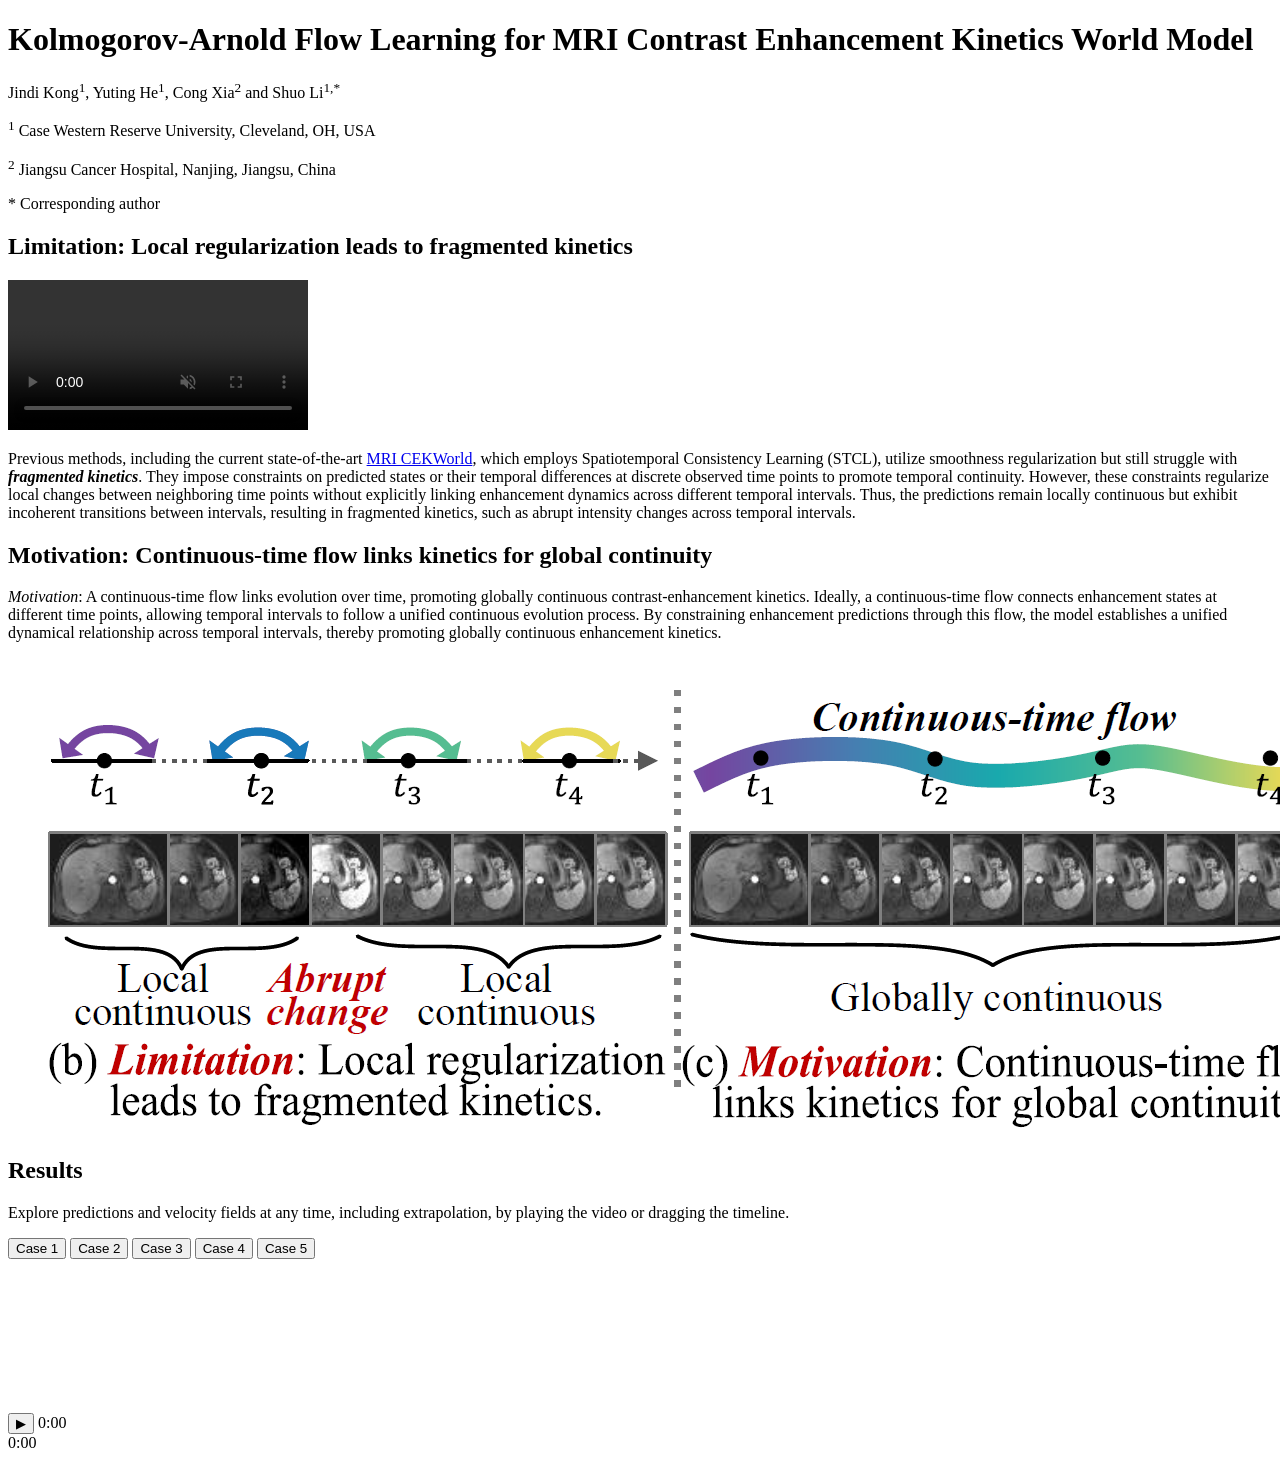
==== index.html @ a057a670 "Update site for KAFlow paper revision" ====
<!doctype html>
<html lang="en">
<head>
  <meta charset="utf-8">
  <meta name="viewport" content="width=device-width, initial-scale=1">
  <meta name="theme-color" content="#ffffff">
  <meta name="robots" content="noindex, nofollow, noarchive">
  <meta name="description" content="Kolmogorov-Arnold Flow Learning for MRI Contrast Enhancement Kinetics World Model.">
  <title>Kolmogorov-Arnold Flow Learning for MRI Contrast Enhancement Kinetics World Model</title>
  <link rel="stylesheet" href="styles-scrub10.css?v=be20491">
</head>
<body>
  <main>
    <header class="paper-header">
      <h1><span>Kolmogorov-Arnold Flow Learning</span> for MRI Contrast Enhancement Kinetics World Model</h1>
      <p class="authors">Jindi Kong<sup>1</sup>, Yuting He<sup>1</sup>, Cong Xia<sup>2</sup> and Shuo Li<sup>1,*</sup></p>
      <div class="affiliations">
        <p><sup>1</sup> Case Western Reserve University, Cleveland, OH, USA</p>
        <p><sup>2</sup> Jiangsu Cancer Hospital, Nanjing, Jiangsu, China</p>
      </div>
      <p class="corresponding">* Corresponding author</p>
    </header>

    <section class="comparison-section" aria-labelledby="comparison-title">
      <h2 id="comparison-title">Limitation: Local regularization leads to fragmented kinetics</h2>
      <div class="heading-rule" aria-hidden="true"></div>
      <video class="comparison-video" controls autoplay muted loop playsinline preload="auto" aria-label="Limitation: local regularization leads to fragmented kinetics">
        <source src="assets/limitation-20261018.mp4" type="video/mp4">
        Your browser does not support MP4 playback.
      </video>
      <p class="comparison-text">Previous methods, including the current state-of-the-art <a href="https://github.com/DD0922/MRI-Contrast-Enhancement-Kinetics-World-Model" target="_blank" rel="noopener noreferrer">MRI CEKWorld</a>, which employs Spatiotemporal Consistency Learning (STCL), utilize smoothness regularization but still struggle with <strong><em>fragmented kinetics</em></strong>. They impose constraints on predicted states or their temporal differences at discrete observed time points to promote temporal continuity. However, these constraints regularize local changes between neighboring time points without explicitly linking enhancement dynamics across different temporal intervals. Thus, the predictions remain locally continuous but exhibit incoherent transitions between intervals, resulting in fragmented kinetics, such as abrupt intensity changes across temporal intervals.</p>
    </section>

    <section class="ideas-section" aria-labelledby="ideas-title">
      <h2 id="ideas-title">Motivation: Continuous-time flow links kinetics for global continuity</h2>
      <div class="heading-rule" aria-hidden="true"></div>
      <p class="motivation"><em>Motivation</em>: A continuous-time flow links evolution over time, promoting globally continuous contrast-enhancement kinetics. Ideally, a continuous-time flow connects enhancement states at different time points, allowing temporal intervals to follow a unified continuous evolution process. By constraining enhancement predictions through this flow, the model establishes a unified dynamical relationship across temporal intervals, thereby promoting globally continuous enhancement kinetics.</p>
      <figure class="figure-one">
        <img src="assets/limitation-motivation-1102.png" alt="Local regularization leads to fragmented kinetics, while a continuous-time flow links kinetics for global continuity" loading="lazy">
      </figure>
    </section>

    <section class="results-section" aria-labelledby="results-title">
      <h2 id="results-title">Results</h2>
      <div class="heading-rule" aria-hidden="true"></div>
      <p class="results-intro">Explore predictions and velocity fields at any time, including extrapolation, by playing the video or dragging the timeline.</p>
      <div class="results-card">
        <div class="case-picker" role="tablist" aria-label="Abdominal cases">
          <button class="case-button active" type="button" role="tab" aria-selected="true" aria-controls="case-panel" data-case="1" data-src="assets/case-1-scrub10.mp4" data-poster="assets/case-1-poster.jpg">Case 1</button>
          <button class="case-button" type="button" role="tab" aria-selected="false" aria-controls="case-panel" data-case="2" data-src="assets/case-2-scrub10.mp4" data-poster="assets/case-2-poster.jpg">Case 2</button>
          <button class="case-button" type="button" role="tab" aria-selected="false" aria-controls="case-panel" data-case="3" data-src="assets/case-3-scrub10.mp4" data-poster="assets/case-3-poster.jpg">Case 3</button>
          <button class="case-button" type="button" role="tab" aria-selected="false" aria-controls="case-panel" data-case="4" data-src="assets/case-5-scrub10.mp4" data-poster="assets/case-5-poster.jpg">Case 4</button>
          <button class="case-button" type="button" role="tab" aria-selected="false" aria-controls="case-panel" data-case="5" data-src="assets/case-6-scrub10.mp4" data-poster="assets/case-6-poster.jpg">Case 5</button>
        </div>
        <div id="case-panel" class="case-panel" role="tabpanel" aria-label="Abdominal result video">
          <div class="video-stage">
            <video id="result-video" preload="none" playsinline poster="assets/case-1-poster.jpg" aria-label="Case 1 abdominal MRI result visualization">Your browser does not support MP4 playback.</video>
            <img id="video-cover" src="assets/case-1-poster.jpg" alt="" aria-hidden="true">
          </div>
          <div class="video-controls">
            <button id="play-button" class="play-button" type="button" aria-label="Play video">▶</button>
            <span id="elapsed-time" class="time-label">0:00</span>
            <div id="video-progress" class="seek-track" role="slider" tabindex="0" aria-label="Video progress" aria-valuemin="0" aria-valuemax="1000" aria-valuenow="0" aria-valuetext="0:00 of 0:00"><span class="seek-fill"></span><span class="seek-thumb"></span></div>
            <span id="total-time" class="time-label">0:00</span>
          </div>
        </div>
      </div>
    </section>

  </main>
  <script src="script-scrub10.js" defer></script>
</body>
</html>
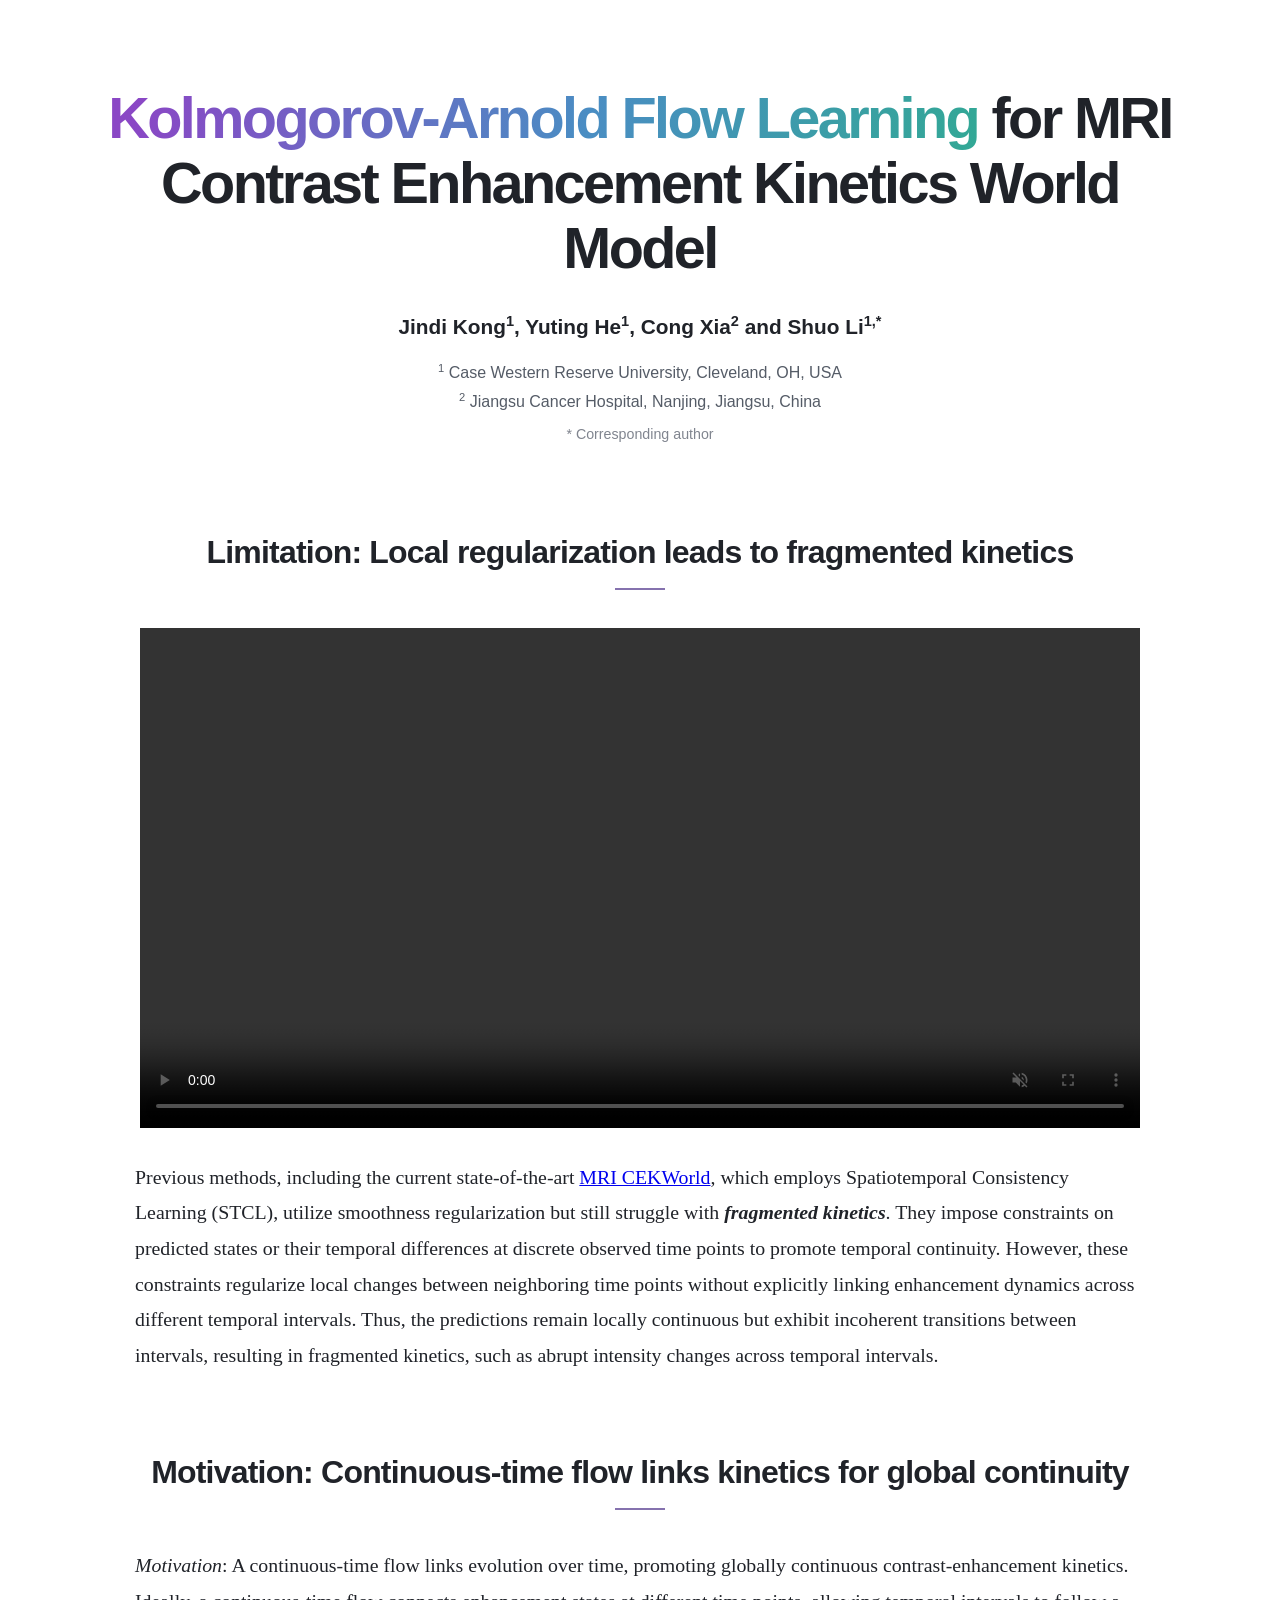
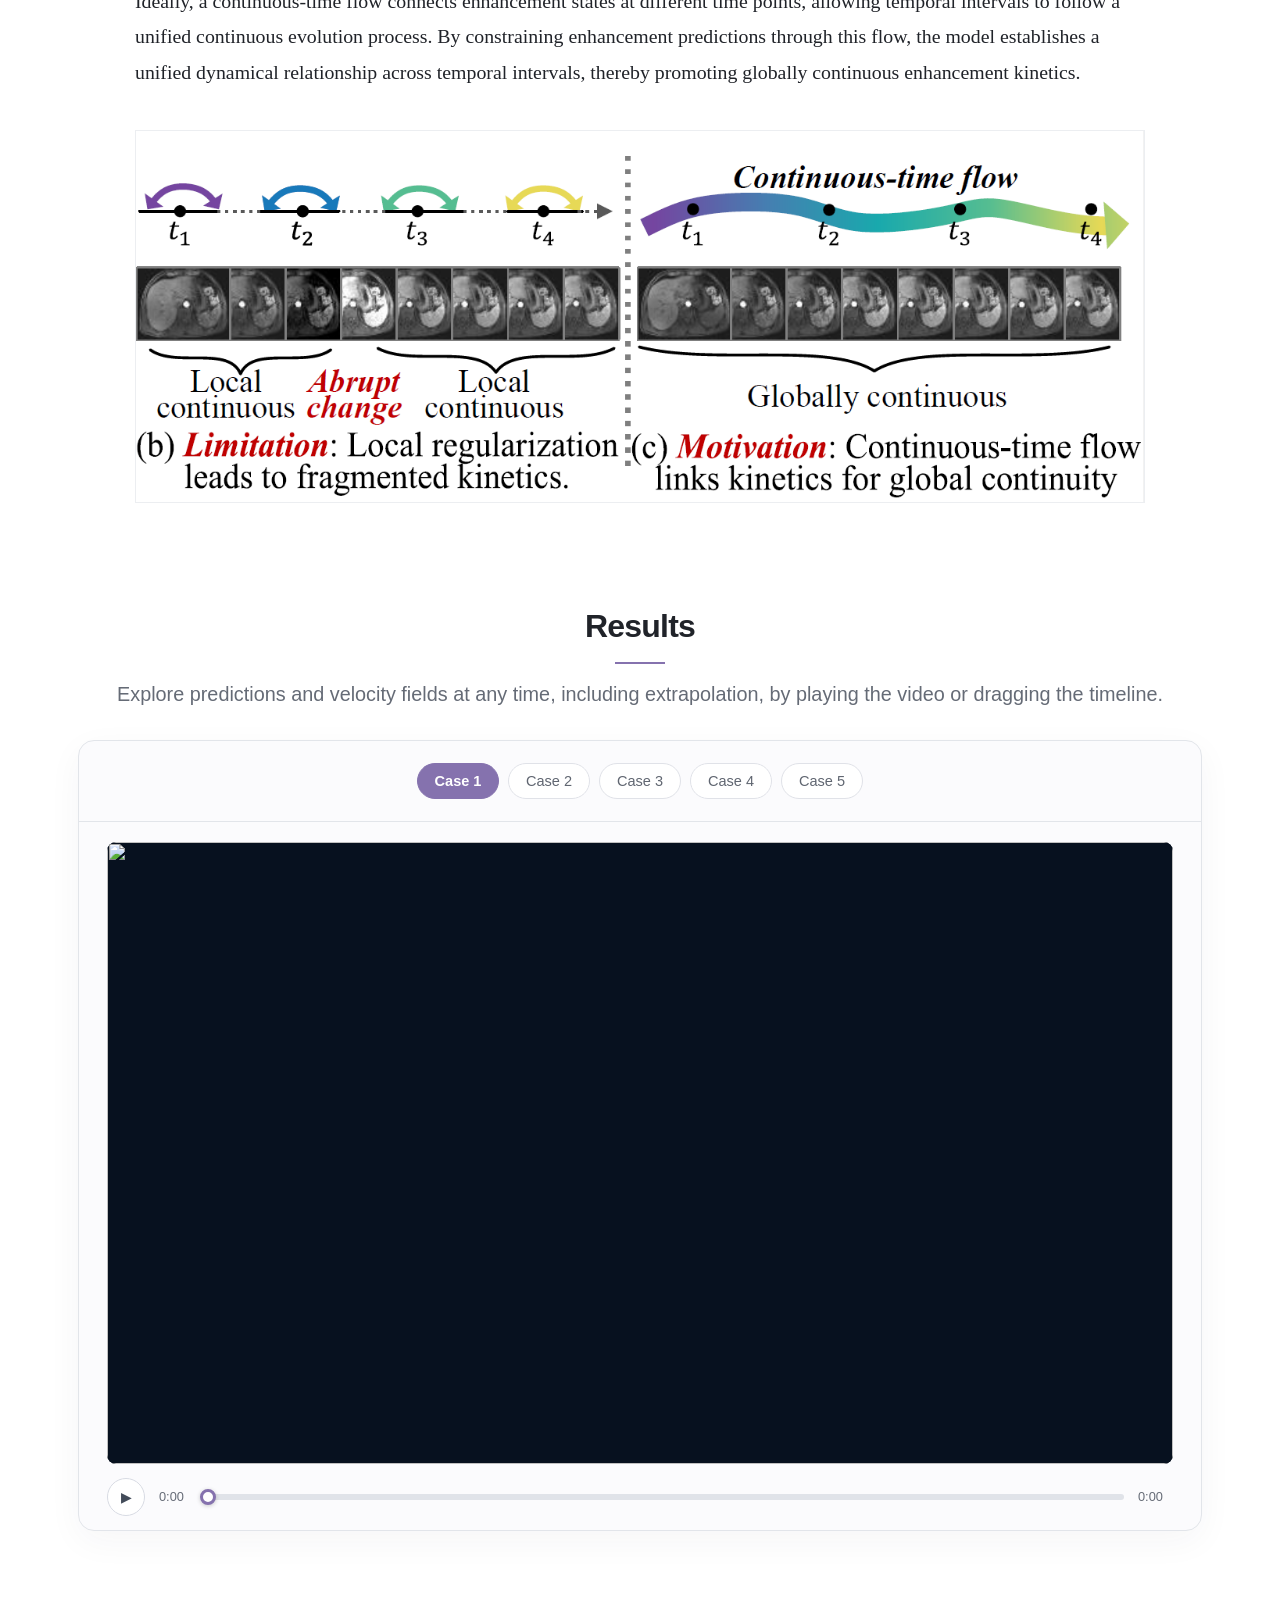
==== commit a71c79eb: "Match motivation figure width to text" ====
--- a/index.html
+++ b/index.html
@@ -7,7 +7,7 @@
   <meta name="robots" content="noindex, nofollow, noarchive">
   <meta name="description" content="Kolmogorov-Arnold Flow Learning for MRI Contrast Enhancement Kinetics World Model.">
   <title>Kolmogorov-Arnold Flow Learning for MRI Contrast Enhancement Kinetics World Model</title>
-  <link rel="stylesheet" href="styles-scrub10.css?v=be20491">
+  <link rel="stylesheet" href="styles-scrub10.css?v=figure-width-1010">
 </head>
 <body>
   <main>
--- a/styles-scrub10.css
+++ b/styles-scrub10.css
@@ -0,0 +1,71 @@
+:root {
+  color-scheme: light;
+  --ink: #202329;
+  --muted: #656b76;
+  --line: #e2e5ea;
+  --accent: #8572ae;
+}
+
+* { box-sizing: border-box; }
+html { scroll-behavior: smooth; }
+body { margin: 0; background: #fff; color: var(--ink); font-family: Arial, Helvetica, sans-serif; }
+button, input { font: inherit; }
+button { cursor: pointer; }
+
+.paper-header { max-width: 1160px; margin: 0 auto; padding: 86px 28px 70px; text-align: center; }
+.paper-header h1 { margin: 0 auto 28px; max-width: 1090px; font-size: clamp(2.25rem, 4.5vw, 4.15rem); line-height: 1.13; letter-spacing: -0.045em; font-weight: 760; }
+.paper-header h1 span { background: linear-gradient(105deg, #8a47c5 4%, #4a8dc3 55%, #32a895 100%); color: transparent; background-clip: text; -webkit-background-clip: text; }
+.authors { margin: 0 0 15px; font-size: clamp(1.06rem, 1.8vw, 1.3rem); font-weight: 650; line-height: 1.7; }
+sup { font-size: .7em; vertical-align: super; }
+.affiliations { color: #555c67; font-size: 1rem; line-height: 1.45; }
+.affiliations p { margin: 5px 0; }
+.corresponding { margin: 12px 0 22px; color: #80858f; font-size: .89rem; }
+.paper-link { display: inline-flex; gap: 10px; align-items: center; justify-content: center; padding: 10px 22px; border-radius: 999px; color: #fff; background: #b8242d; font-size: .94rem; font-weight: 650; text-decoration: none; box-shadow: 0 4px 11px #b8242d21; }
+.paper-link:hover { background: #9d1d25; }
+.paper-link:focus-visible, button:focus-visible, input:focus-visible { outline: 3px solid #548fcf; outline-offset: 3px; }
+
+section { max-width: 1180px; margin: 0 auto; padding: 0 28px 80px; }
+section h2 { margin: 0; text-align: center; font-size: clamp(1.55rem, 2.5vw, 2.1rem); letter-spacing: -0.025em; }
+.heading-rule { width: 50px; height: 2px; background: var(--accent); margin: 17px auto 38px; }
+.comparison-video { display: block; width: 100%; max-width: 1000px; height: auto; margin: 0 auto; background: #07111f; }
+.comparison-text { max-width: 1010px; margin: 32px auto 0; font-family: Georgia, 'Times New Roman', serif; font-size: clamp(1.05rem, 1.55vw, 1.25rem); line-height: 1.8; }
+.results-section .heading-rule { margin-bottom: 16px; }
+.results-intro { margin: 0 auto 30px; color: var(--muted); font-size: clamp(1.05rem, 1.55vw, 1.25rem); line-height: 1.5; text-align: center; }
+.results-card { border: 1px solid var(--line); border-radius: 16px; background: #fbfbfd; box-shadow: 0 10px 35px #26334a0b; overflow: hidden; }
+.case-picker { display: flex; justify-content: center; flex-wrap: wrap; gap: 9px; padding: 22px 20px; border-bottom: 1px solid var(--line); }
+.case-button { min-width: 82px; border: 1px solid #e0e2e8; background: #fff; color: #606671; border-radius: 999px; padding: 9px 16px; font-size: .91rem; }
+.case-button:hover { border-color: #a799c5; }
+.case-button.active { border-color: var(--accent); background: var(--accent); color: #fff; font-weight: 650; }
+.case-panel { padding: 20px 28px 0; }
+.video-stage { position: relative; width: 100%; aspect-ratio: 12 / 7; background: #07111f; border-radius: 9px; overflow: hidden; }
+#result-video { display: block; width: 100%; height: 100%; background: #07111f; object-fit: contain; }
+#video-cover { position: absolute; inset: 0; width: 100%; height: 100%; background: #07111f; object-fit: contain; pointer-events: none; }
+#video-cover[hidden] { display: none; }
+.video-controls { display: flex; align-items: center; gap: 14px; min-height: 66px; }
+.play-button { width: 38px; height: 38px; flex: 0 0 auto; border: 1px solid #d8dbe3; border-radius: 50%; background: #fff; color: #424b59; font-size: .85rem; }
+.play-button:hover { color: var(--accent); border-color: var(--accent); }
+.time-label { min-width: 35px; color: var(--muted); font-size: .8rem; font-variant-numeric: tabular-nums; }
+.seek-track { position: relative; flex: 1 1 auto; height: 32px; cursor: pointer; touch-action: none; user-select: none; }
+.seek-track::before { content: ''; position: absolute; left: 0; right: 0; top: 13px; height: 6px; border-radius: 99px; background: #e0e3e9; }
+.seek-fill { position: absolute; left: 0; top: 13px; width: var(--progress, 0%); height: 6px; border-radius: 99px; background: var(--accent); pointer-events: none; }
+.seek-thumb { position: absolute; left: var(--progress, 0%); top: 8px; width: 16px; height: 16px; transform: translateX(-50%); border-radius: 50%; background: #fff; border: 3px solid var(--accent); box-shadow: 0 1px 4px #0003; pointer-events: none; }
+.case-note { margin: 0; padding: 0 28px 21px; color: var(--muted); font-size: .85rem; text-align: center; }
+
+.ideas-section { padding-bottom: 105px; }
+.motivation { max-width: 1010px; margin: 0 auto 39px; font-family: Georgia, 'Times New Roman', serif; font-size: clamp(1.05rem, 1.55vw, 1.25rem); line-height: 1.8; }
+.figure-one { max-width: 1010px; margin: 0 auto; }
+.figure-one img { display: block; width: 100%; height: auto; border: 1px solid #eceef1; }
+.figure-one figcaption { margin-top: 11px; text-align: center; color: var(--muted); font-size: .85rem; }
+
+@media (max-width: 700px) {
+  .paper-header { padding: 60px 20px 65px; }
+  section { padding-left: 17px; padding-right: 17px; padding-bottom: 68px; }
+  .heading-rule { margin-bottom: 27px; }
+  .case-panel { padding: 13px 13px 0; }
+  .case-picker { gap: 7px; padding: 15px 9px; }
+  .case-button { min-width: 68px; padding: 8px 11px; }
+  .video-controls { gap: 8px; }
+  .time-label { font-size: .71rem; min-width: 31px; }
+  .case-note { padding: 3px 15px 18px; }
+  .motivation { line-height: 1.65; }
+}
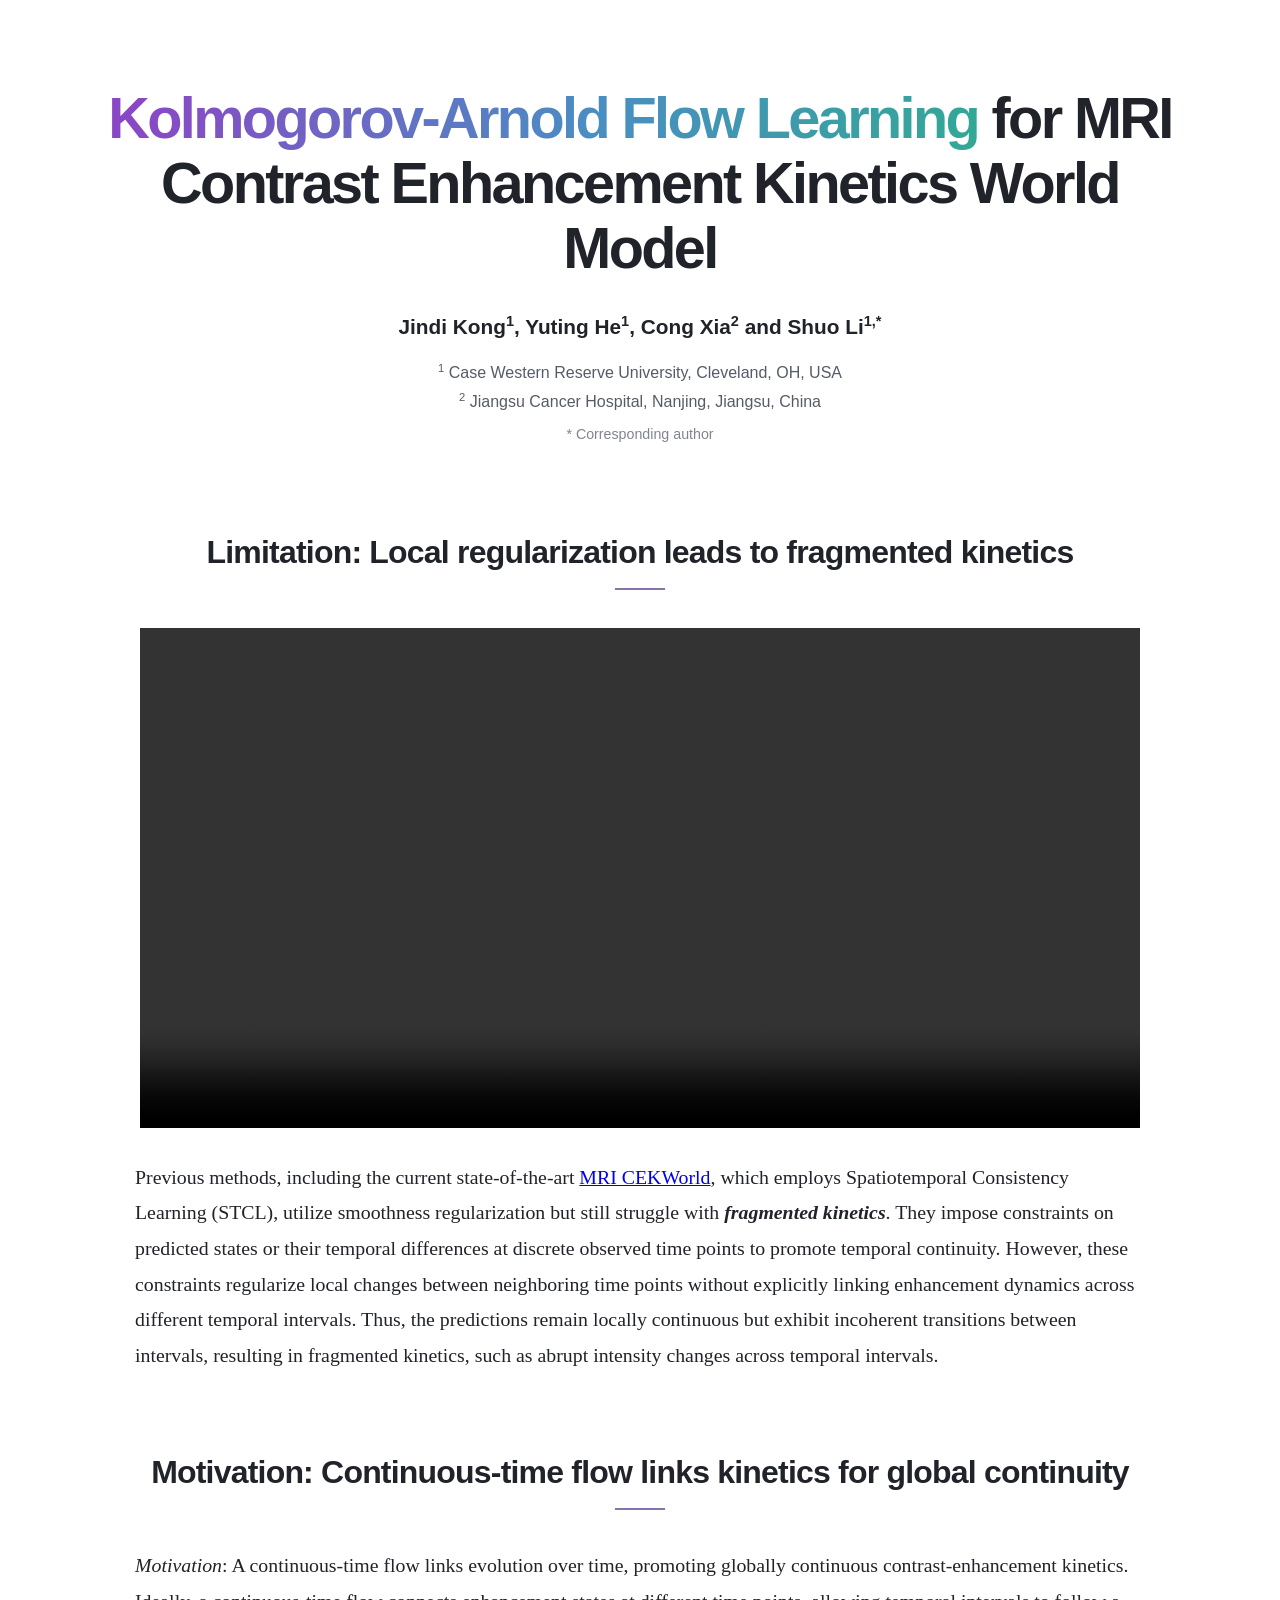
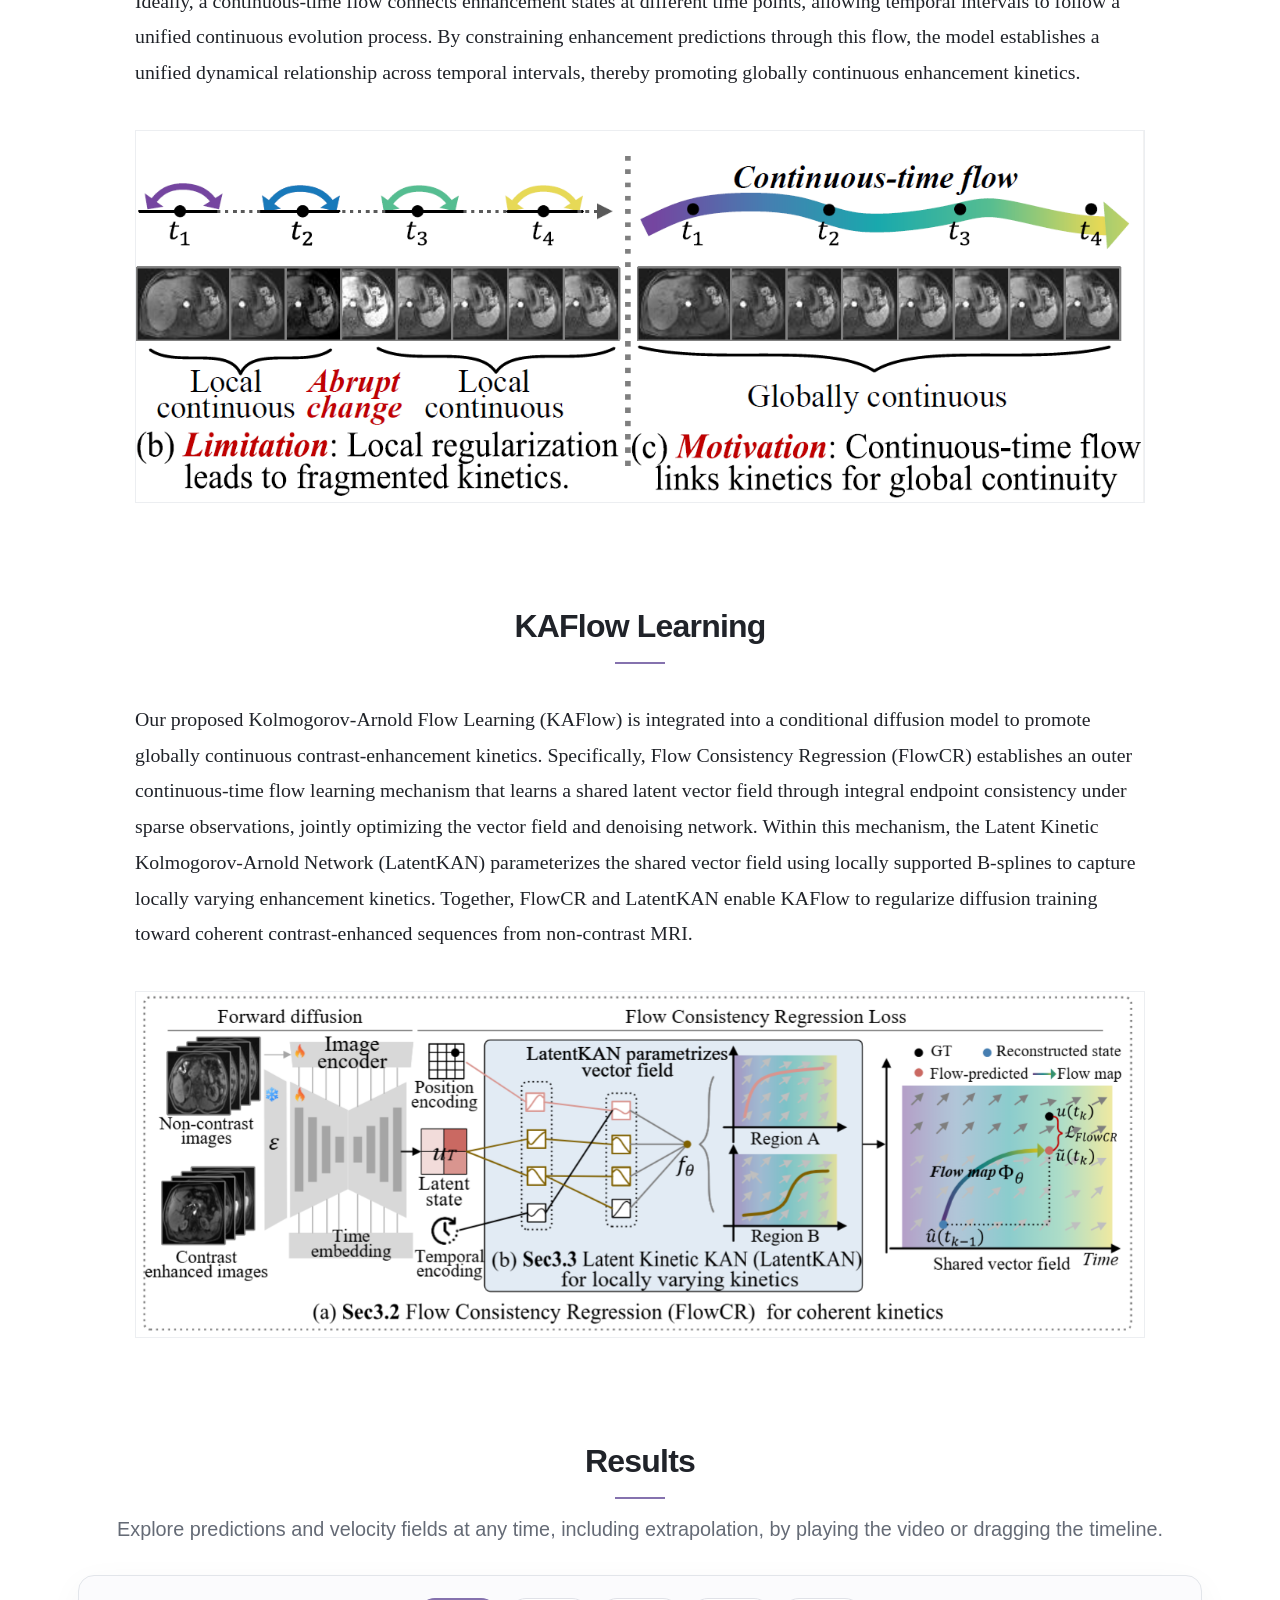
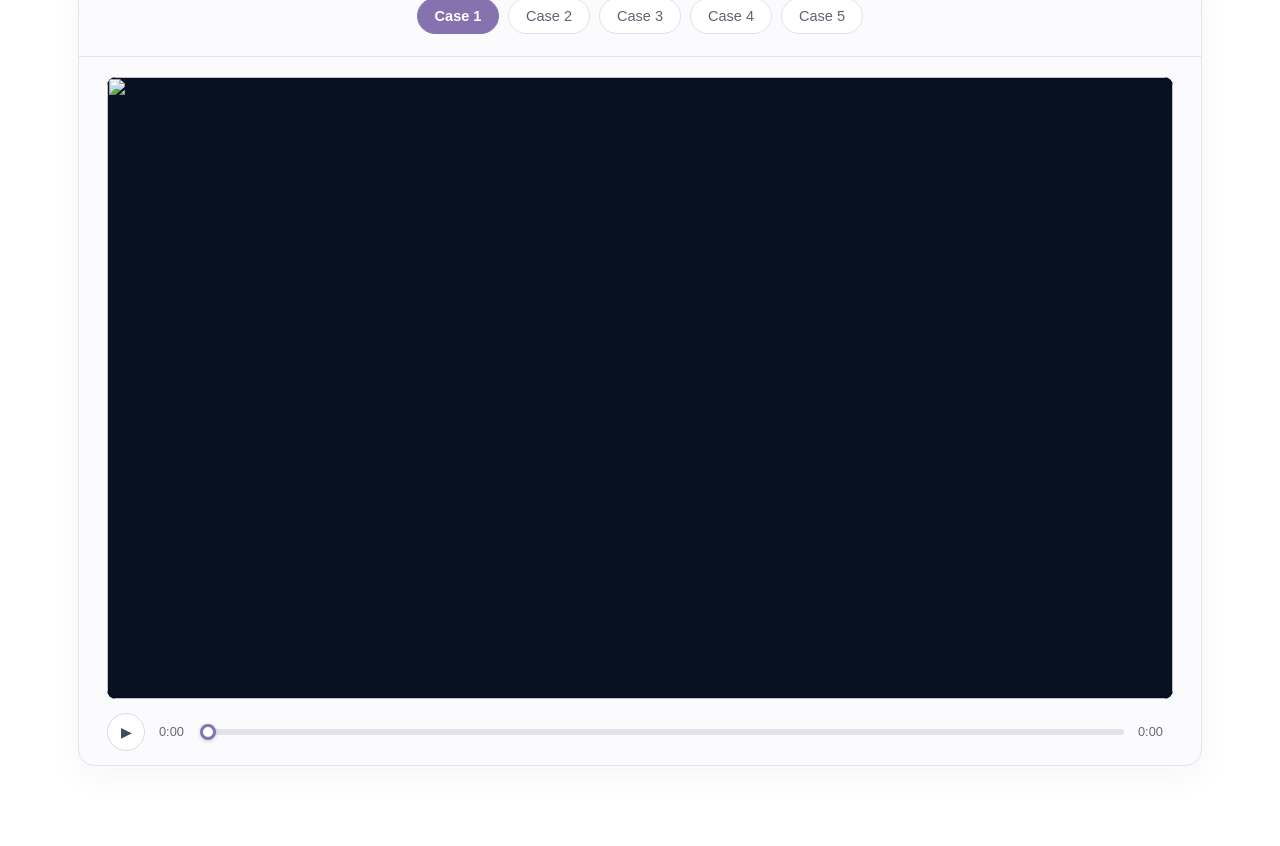
==== commit db5ad9dc: "Add KAFlow learning method section" ====
--- a/index.html
+++ b/index.html
@@ -7,7 +7,7 @@
   <meta name="robots" content="noindex, nofollow, noarchive">
   <meta name="description" content="Kolmogorov-Arnold Flow Learning for MRI Contrast Enhancement Kinetics World Model.">
   <title>Kolmogorov-Arnold Flow Learning for MRI Contrast Enhancement Kinetics World Model</title>
-  <link rel="stylesheet" href="styles-scrub10.css?v=figure-width-1010">
+  <link rel="stylesheet" href="styles-scrub10.css?v=method-1102">
 </head>
 <body>
   <main>
@@ -37,6 +37,15 @@
       <p class="motivation"><em>Motivation</em>: A continuous-time flow links evolution over time, promoting globally continuous contrast-enhancement kinetics. Ideally, a continuous-time flow connects enhancement states at different time points, allowing temporal intervals to follow a unified continuous evolution process. By constraining enhancement predictions through this flow, the model establishes a unified dynamical relationship across temporal intervals, thereby promoting globally continuous enhancement kinetics.</p>
       <figure class="figure-one">
         <img src="assets/limitation-motivation-1102.png" alt="Local regularization leads to fragmented kinetics, while a continuous-time flow links kinetics for global continuity" loading="lazy">
+      </figure>
+    </section>
+
+    <section class="method-section" aria-labelledby="method-title">
+      <h2 id="method-title">KAFlow Learning</h2>
+      <div class="heading-rule" aria-hidden="true"></div>
+      <p class="method-text">Our proposed Kolmogorov-Arnold Flow Learning (KAFlow) is integrated into a conditional diffusion model to promote globally continuous contrast-enhancement kinetics. Specifically, Flow Consistency Regression (FlowCR) establishes an outer continuous-time flow learning mechanism that learns a shared latent vector field through integral endpoint consistency under sparse observations, jointly optimizing the vector field and denoising network. Within this mechanism, the Latent Kinetic Kolmogorov-Arnold Network (LatentKAN) parameterizes the shared vector field using locally supported B-splines to capture locally varying enhancement kinetics. Together, FlowCR and LatentKAN enable KAFlow to regularize diffusion training toward coherent contrast-enhanced sequences from non-contrast MRI.</p>
+      <figure class="method-figure">
+        <img src="assets/kaflow-method-1102.png" alt="KAFlow method diagram showing Flow Consistency Regression and the Latent Kinetic Kolmogorov-Arnold Network" loading="lazy">
       </figure>
     </section>
 
--- a/styles-scrub10.css
+++ b/styles-scrub10.css
@@ -51,10 +51,10 @@
 .seek-thumb { position: absolute; left: var(--progress, 0%); top: 8px; width: 16px; height: 16px; transform: translateX(-50%); border-radius: 50%; background: #fff; border: 3px solid var(--accent); box-shadow: 0 1px 4px #0003; pointer-events: none; }
 .case-note { margin: 0; padding: 0 28px 21px; color: var(--muted); font-size: .85rem; text-align: center; }
 
-.ideas-section { padding-bottom: 105px; }
-.motivation { max-width: 1010px; margin: 0 auto 39px; font-family: Georgia, 'Times New Roman', serif; font-size: clamp(1.05rem, 1.55vw, 1.25rem); line-height: 1.8; }
-.figure-one { max-width: 1010px; margin: 0 auto; }
-.figure-one img { display: block; width: 100%; height: auto; border: 1px solid #eceef1; }
+.ideas-section, .method-section { padding-bottom: 105px; }
+.motivation, .method-text { max-width: 1010px; margin: 0 auto 39px; font-family: Georgia, 'Times New Roman', serif; font-size: clamp(1.05rem, 1.55vw, 1.25rem); line-height: 1.8; }
+.figure-one, .method-figure { max-width: 1010px; margin: 0 auto; }
+.figure-one img, .method-figure img { display: block; width: 100%; height: auto; border: 1px solid #eceef1; }
 .figure-one figcaption { margin-top: 11px; text-align: center; color: var(--muted); font-size: .85rem; }
 
 @media (max-width: 700px) {
@@ -67,5 +67,5 @@
   .video-controls { gap: 8px; }
   .time-label { font-size: .71rem; min-width: 31px; }
   .case-note { padding: 3px 15px 18px; }
-  .motivation { line-height: 1.65; }
+  .motivation, .method-text { line-height: 1.65; }
 }
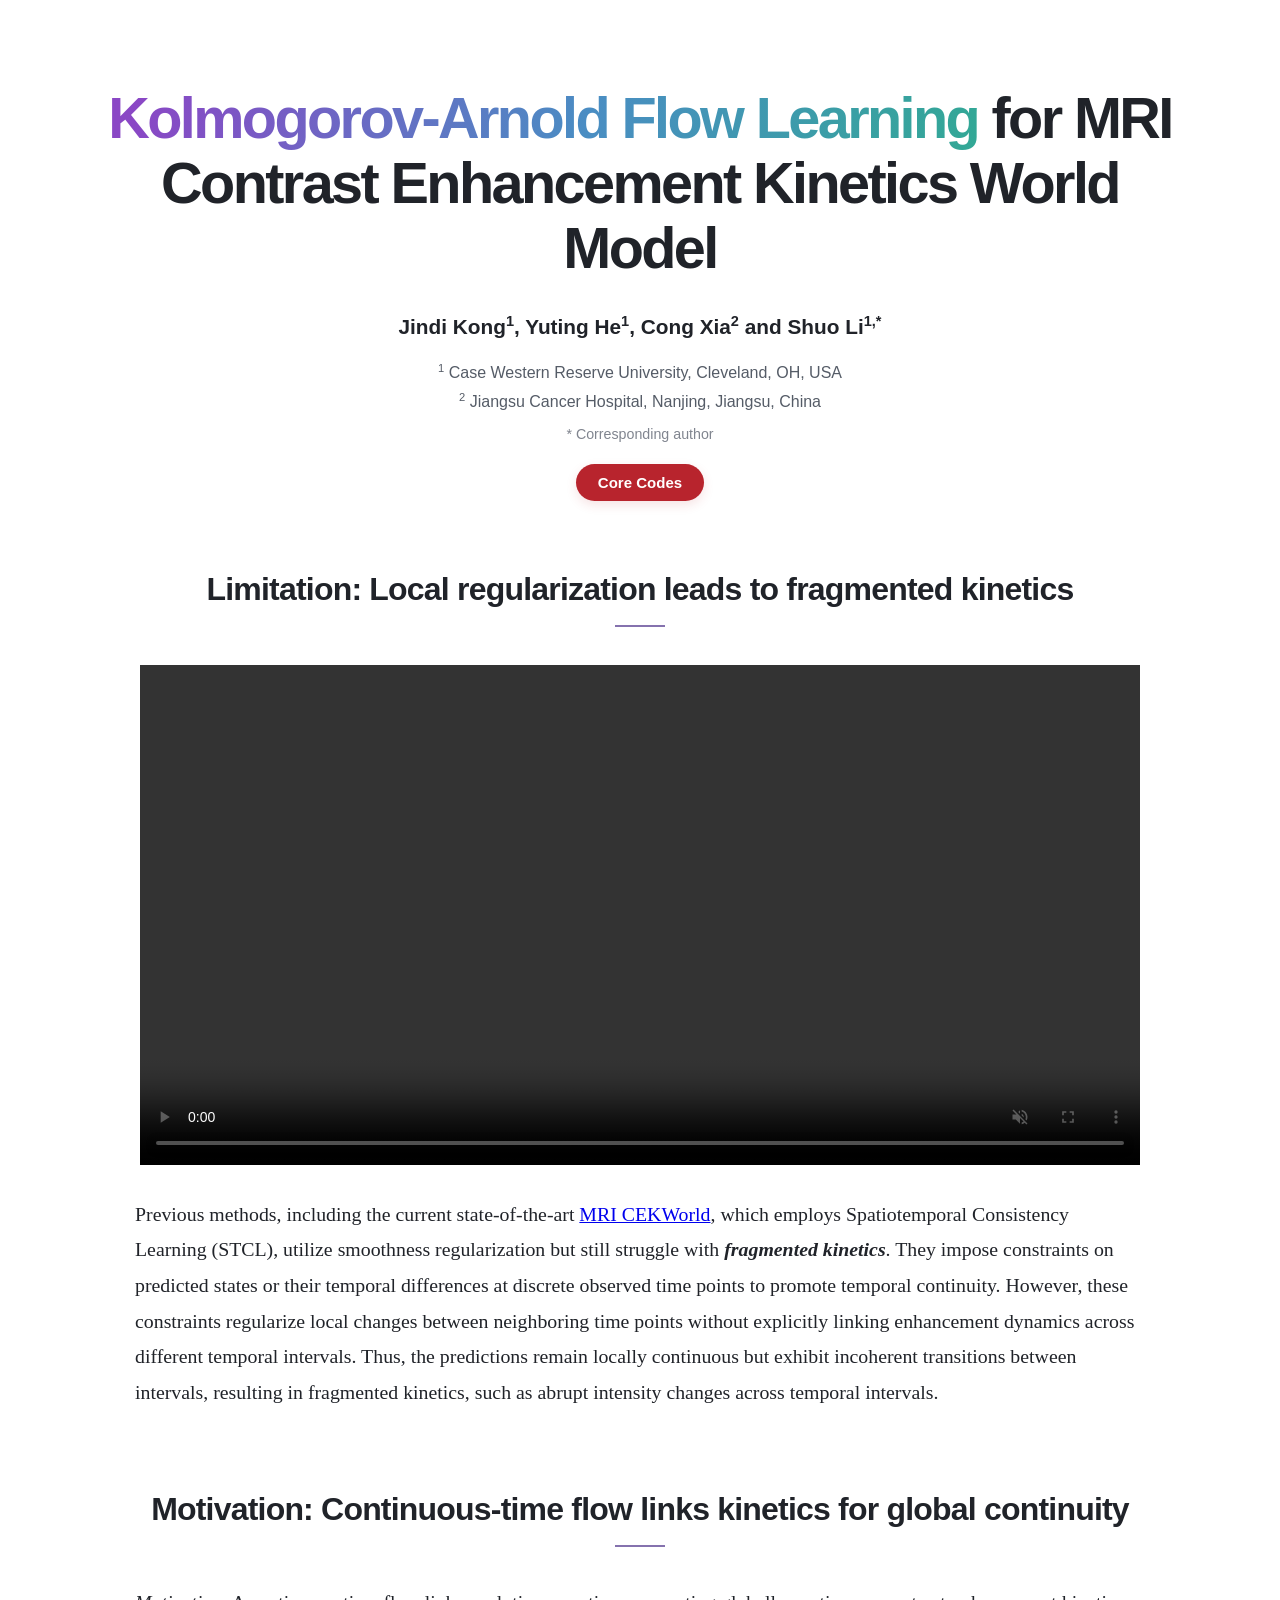
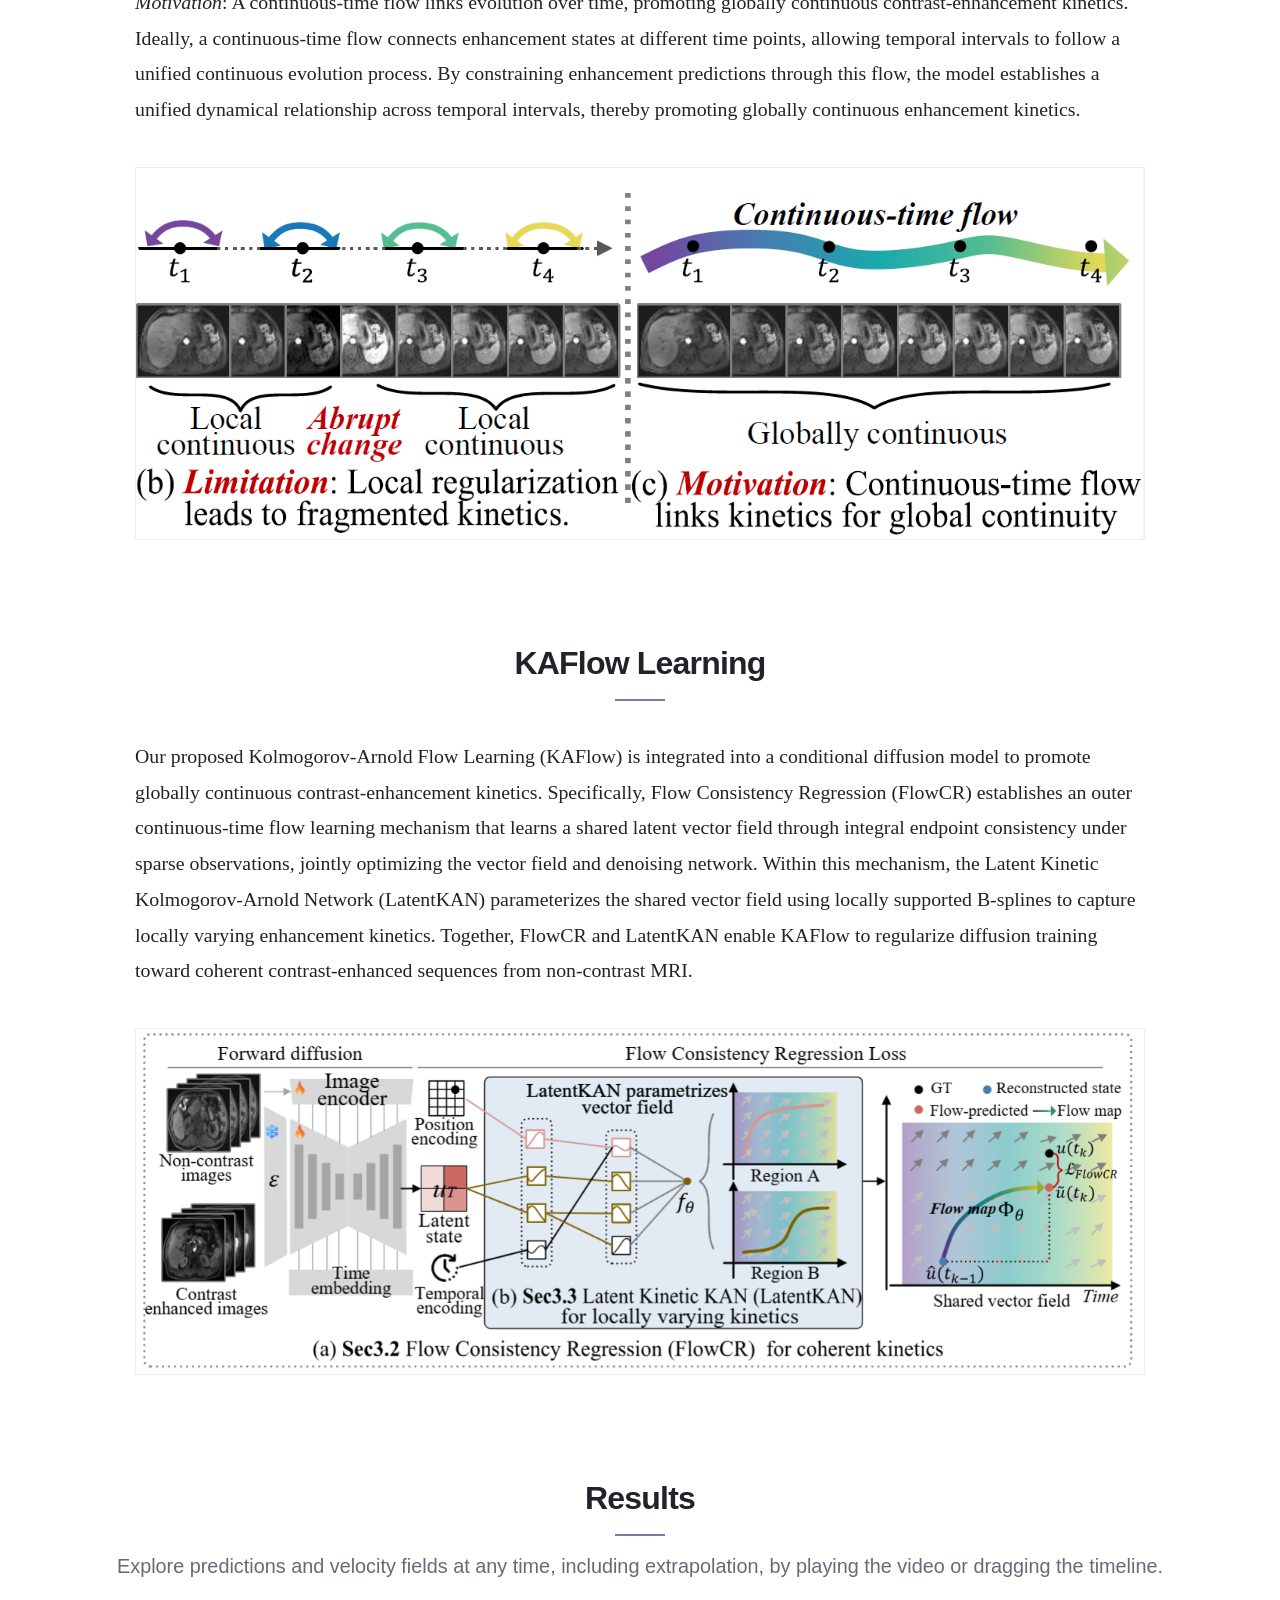
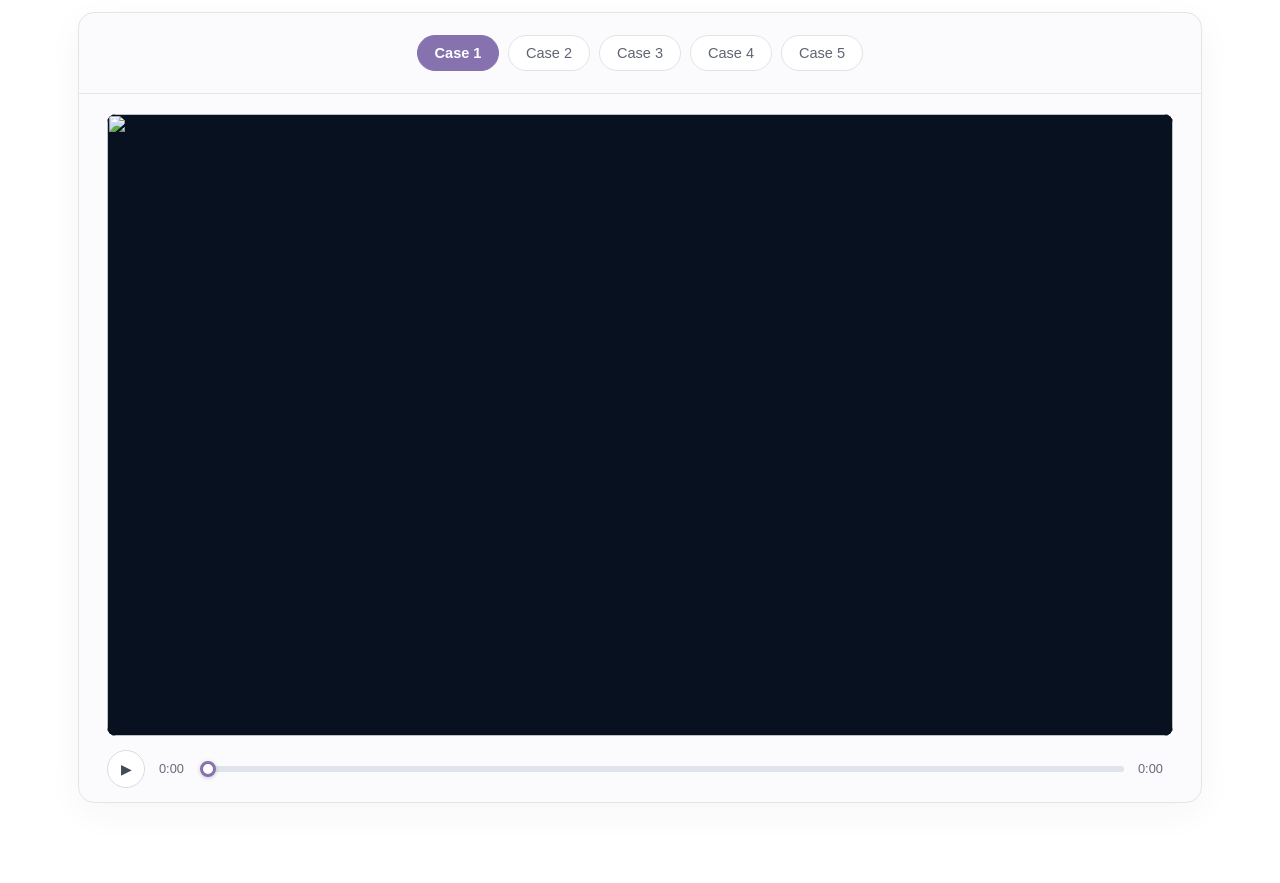
==== commit 0fdeb15c: "Add KAFlow core code page" ====
--- a/index.html
+++ b/index.html
@@ -7,7 +7,7 @@
   <meta name="robots" content="noindex, nofollow, noarchive">
   <meta name="description" content="Kolmogorov-Arnold Flow Learning for MRI Contrast Enhancement Kinetics World Model.">
   <title>Kolmogorov-Arnold Flow Learning for MRI Contrast Enhancement Kinetics World Model</title>
-  <link rel="stylesheet" href="styles-scrub10.css?v=method-1102">
+  <link rel="stylesheet" href="styles-scrub10.css?v=core-codes-page-1103">
 </head>
 <body>
   <main>
@@ -19,6 +19,7 @@
         <p><sup>2</sup> Jiangsu Cancer Hospital, Nanjing, Jiangsu, China</p>
       </div>
       <p class="corresponding">* Corresponding author</p>
+      <a class="paper-link" href="core-codes.html">Core Codes</a>
     </header>
 
     <section class="comparison-section" aria-labelledby="comparison-title">
--- a/styles-scrub10.css
+++ b/styles-scrub10.css
@@ -23,6 +23,14 @@
 .paper-link { display: inline-flex; gap: 10px; align-items: center; justify-content: center; padding: 10px 22px; border-radius: 999px; color: #fff; background: #b8242d; font-size: .94rem; font-weight: 650; text-decoration: none; box-shadow: 0 4px 11px #b8242d21; }
 .paper-link:hover { background: #9d1d25; }
 .paper-link:focus-visible, button:focus-visible, input:focus-visible { outline: 3px solid #548fcf; outline-offset: 3px; }
+.codes-page { max-width: 1120px; margin: 0 auto; padding: 55px 28px 90px; }
+.codes-page h1 { margin: 20px 0 30px; font-size: clamp(2rem, 4vw, 3rem); letter-spacing: -0.035em; }
+.codes-back-link { color: #626878; text-decoration: none; }
+.codes-back-link:hover { color: var(--accent); text-decoration: underline; }
+.core-codes-panel { max-width: 1010px; padding: 24px; border: 1px solid var(--line); border-radius: 14px; background: #fafbfc; text-align: left; }
+.core-codes-panel h2 { margin: 0 0 12px; font-size: 1.05rem; line-height: 1.4; }
+.core-codes-panel h2:not(:first-child) { margin-top: 32px; }
+.core-codes-panel pre { max-height: 580px; margin: 0; padding: 18px; overflow: auto; border: 1px solid var(--line); border-radius: 8px; background: #fff; color: #253044; font: .82rem/1.6 Consolas, 'Courier New', monospace; text-align: left; tab-size: 4; }
 
 section { max-width: 1180px; margin: 0 auto; padding: 0 28px 80px; }
 section h2 { margin: 0; text-align: center; font-size: clamp(1.55rem, 2.5vw, 2.1rem); letter-spacing: -0.025em; }
@@ -68,4 +76,7 @@
   .time-label { font-size: .71rem; min-width: 31px; }
   .case-note { padding: 3px 15px 18px; }
   .motivation, .method-text { line-height: 1.65; }
+  .core-codes-panel { padding: 14px; }
+  .core-codes-panel pre { padding: 12px; font-size: .75rem; }
+  .codes-page { padding: 32px 17px 65px; }
 }
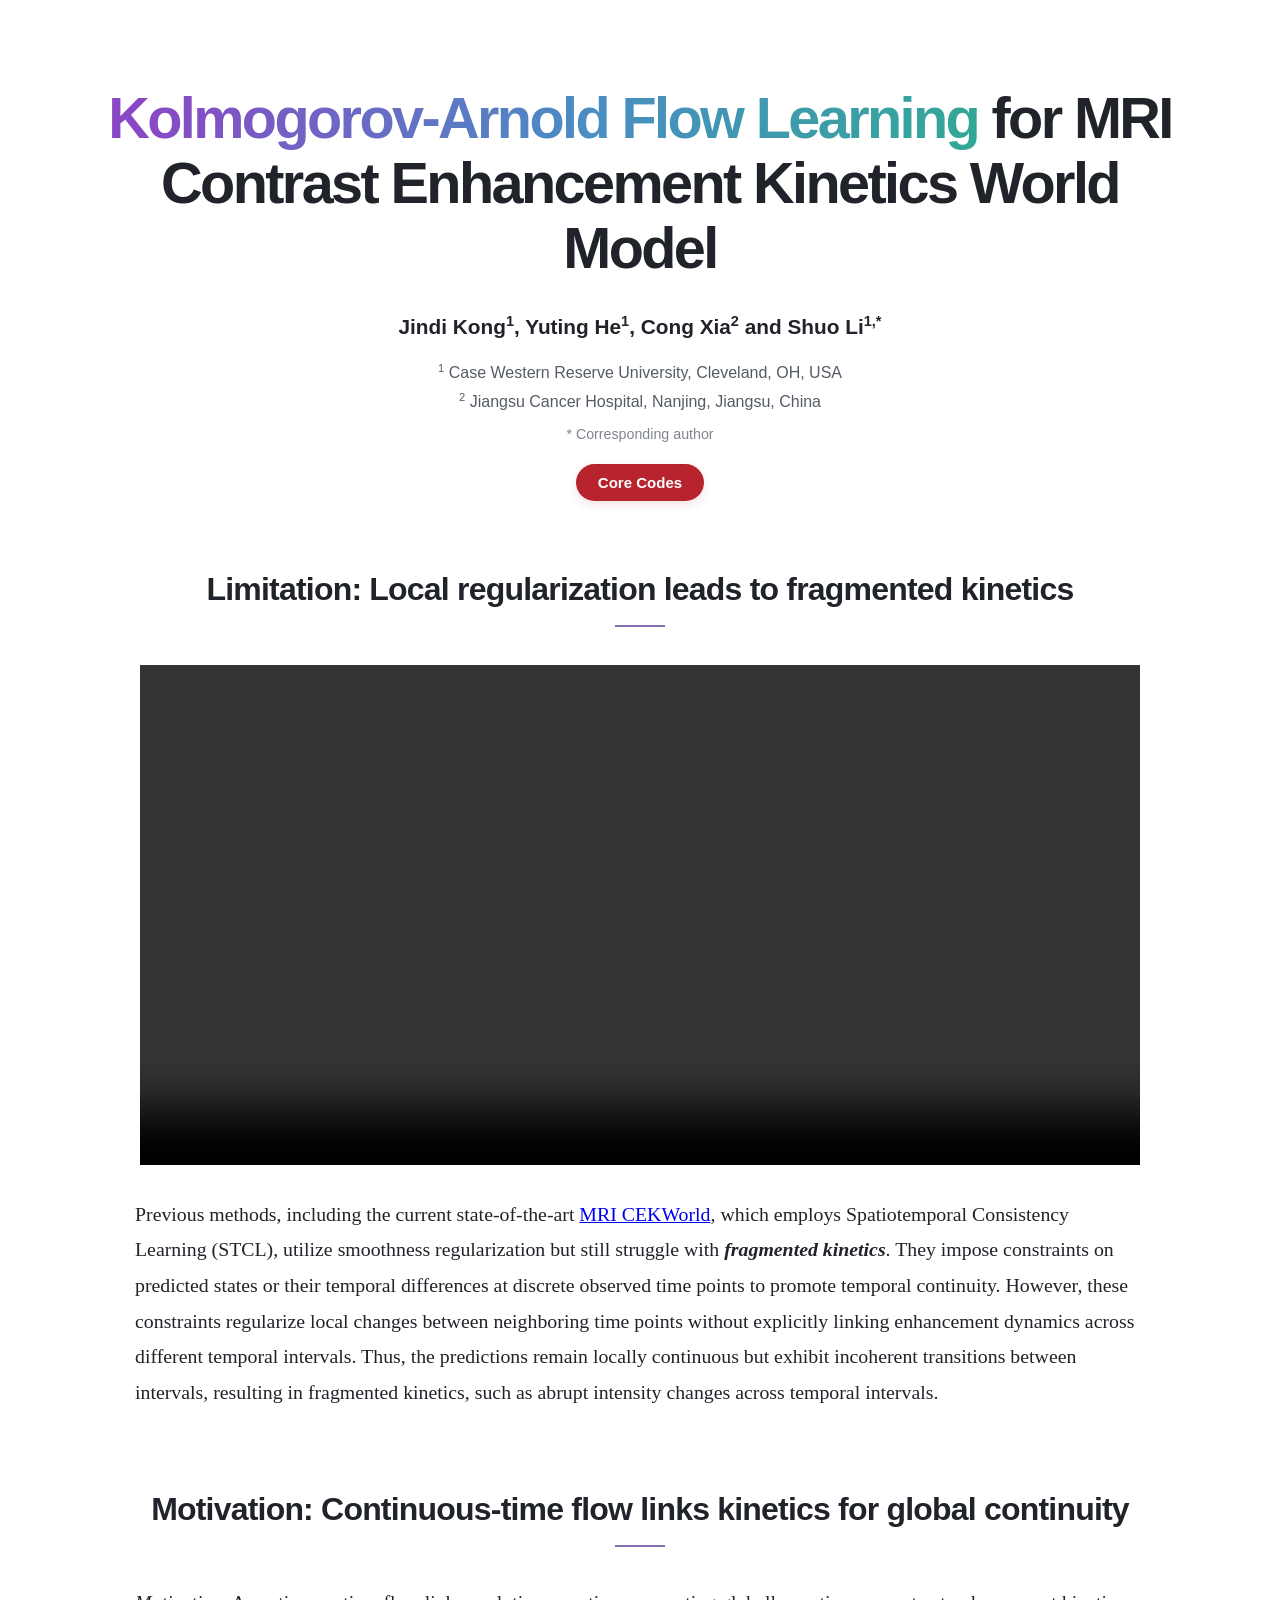
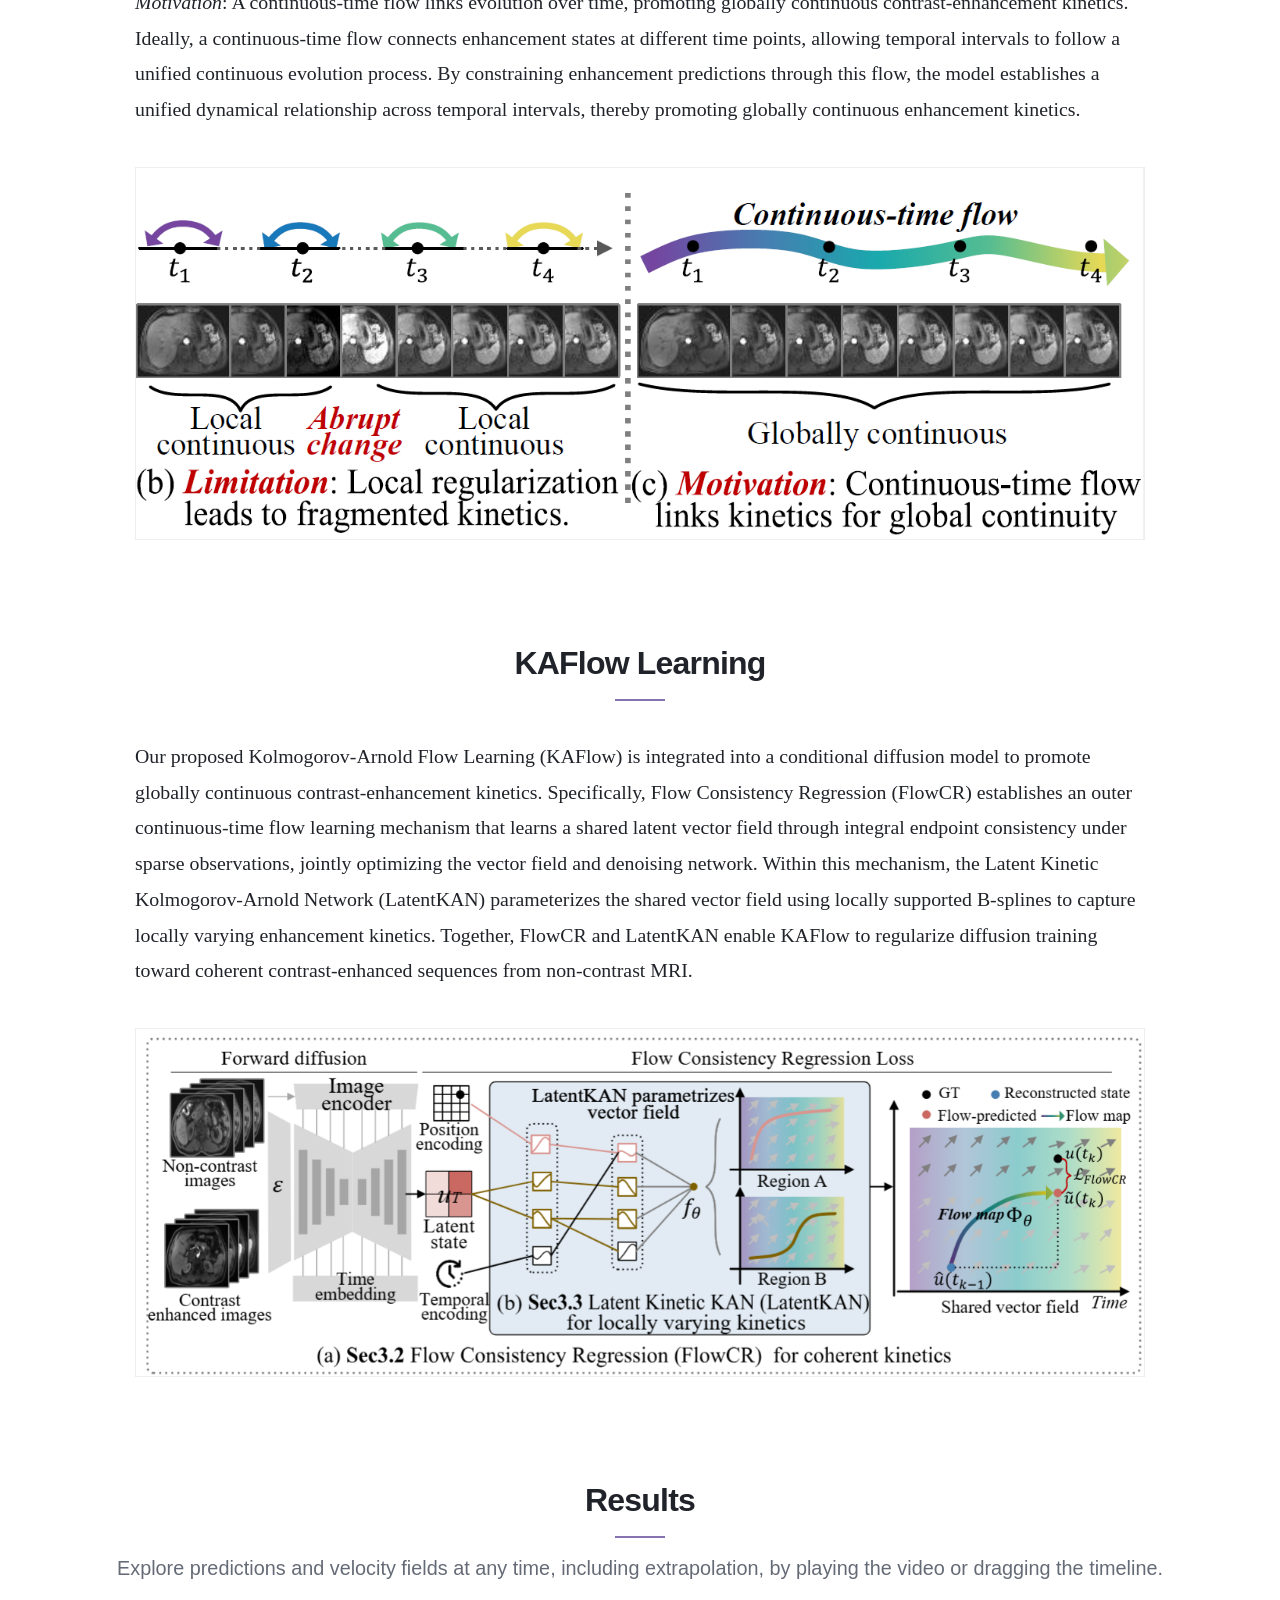
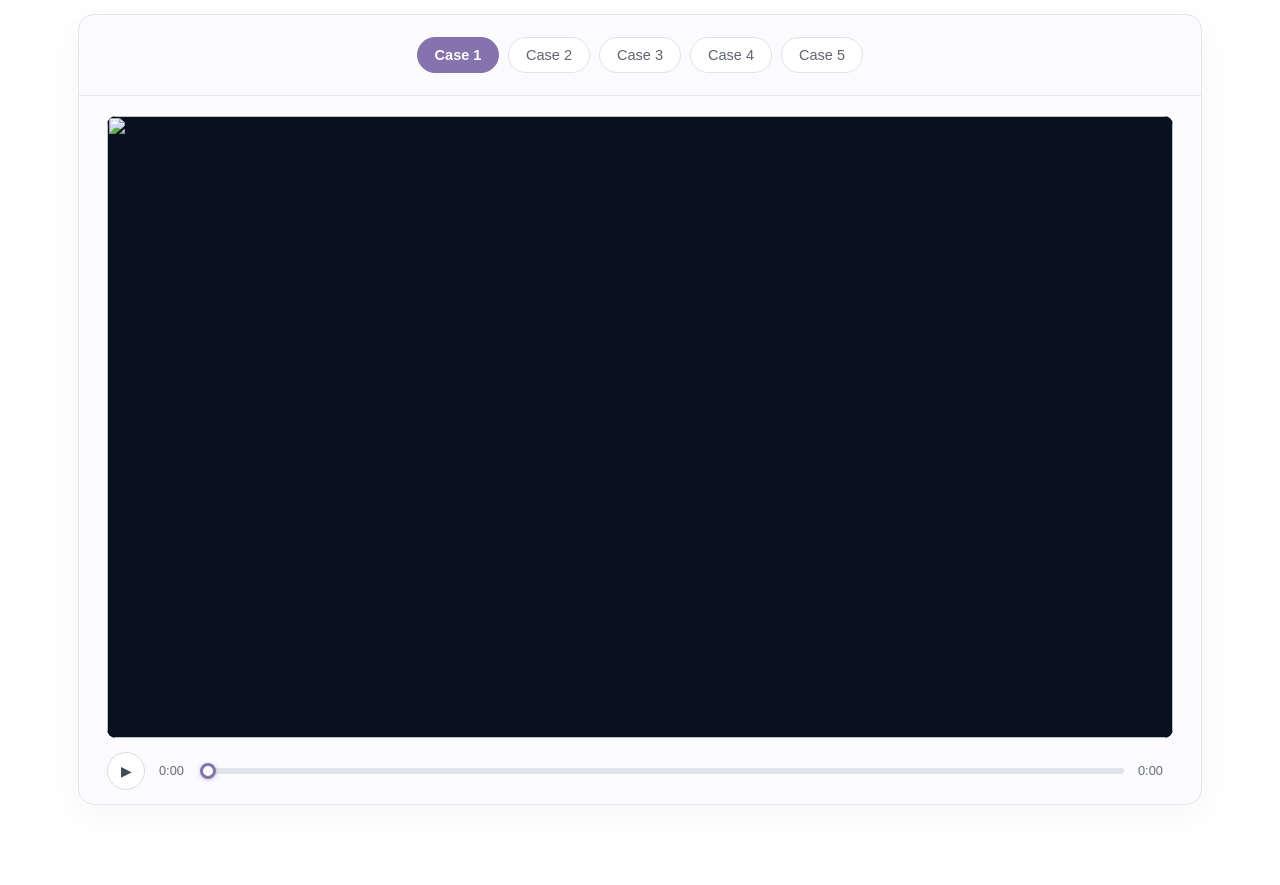
==== commit dcf7eaf8: "Replace method figure and stack core code sections" ====
--- a/index.html
+++ b/index.html
@@ -46,7 +46,7 @@
       <div class="heading-rule" aria-hidden="true"></div>
       <p class="method-text">Our proposed Kolmogorov-Arnold Flow Learning (KAFlow) is integrated into a conditional diffusion model to promote globally continuous contrast-enhancement kinetics. Specifically, Flow Consistency Regression (FlowCR) establishes an outer continuous-time flow learning mechanism that learns a shared latent vector field through integral endpoint consistency under sparse observations, jointly optimizing the vector field and denoising network. Within this mechanism, the Latent Kinetic Kolmogorov-Arnold Network (LatentKAN) parameterizes the shared vector field using locally supported B-splines to capture locally varying enhancement kinetics. Together, FlowCR and LatentKAN enable KAFlow to regularize diffusion training toward coherent contrast-enhanced sequences from non-contrast MRI.</p>
       <figure class="method-figure">
-        <img src="assets/kaflow-method-1102.png" alt="KAFlow method diagram showing Flow Consistency Regression and the Latent Kinetic Kolmogorov-Arnold Network" loading="lazy">
+        <img src="assets/kaflow-method-1103.png" alt="KAFlow method diagram showing Flow Consistency Regression and the Latent Kinetic Kolmogorov-Arnold Network" loading="lazy">
       </figure>
     </section>
 
--- a/styles-scrub10.css
+++ b/styles-scrub10.css
@@ -23,14 +23,21 @@
 .paper-link { display: inline-flex; gap: 10px; align-items: center; justify-content: center; padding: 10px 22px; border-radius: 999px; color: #fff; background: #b8242d; font-size: .94rem; font-weight: 650; text-decoration: none; box-shadow: 0 4px 11px #b8242d21; }
 .paper-link:hover { background: #9d1d25; }
 .paper-link:focus-visible, button:focus-visible, input:focus-visible { outline: 3px solid #548fcf; outline-offset: 3px; }
-.codes-page { max-width: 1120px; margin: 0 auto; padding: 55px 28px 90px; }
+.codes-page { max-width: 1120px; margin: 0 auto; padding: 52px 28px 90px; }
 .codes-page h1 { margin: 20px 0 30px; font-size: clamp(2rem, 4vw, 3rem); letter-spacing: -0.035em; }
 .codes-back-link { color: #626878; text-decoration: none; }
 .codes-back-link:hover { color: var(--accent); text-decoration: underline; }
-.core-codes-panel { max-width: 1010px; padding: 24px; border: 1px solid var(--line); border-radius: 14px; background: #fafbfc; text-align: left; }
-.core-codes-panel h2 { margin: 0 0 12px; font-size: 1.05rem; line-height: 1.4; }
-.core-codes-panel h2:not(:first-child) { margin-top: 32px; }
-.core-codes-panel pre { max-height: 580px; margin: 0; padding: 18px; overflow: auto; border: 1px solid var(--line); border-radius: 8px; background: #fff; color: #253044; font: .82rem/1.6 Consolas, 'Courier New', monospace; text-align: left; tab-size: 4; }
+.codes-main { display: grid; gap: 28px; min-width: 0; }
+.code-pane { min-width: 0; overflow: hidden; border: 1px solid var(--line); border-radius: 14px; background: #fff; box-shadow: 0 8px 28px #26334a0a; }
+.code-pane-heading { display: flex; align-items: center; justify-content: space-between; gap: 16px; padding: 22px 24px; }
+.code-pane-heading h2 { margin: 0; font-size: clamp(1.04rem, 1.6vw, 1.22rem); line-height: 1.45; }
+.code-copy { flex: 0 0 auto; padding: 7px 12px; border: 1px solid #d9dce4; border-radius: 8px; background: #fff; color: #4f5664; font-size: .82rem; }
+.code-copy:hover { border-color: var(--accent); color: #604d83; }
+.code-block { margin: 0; overflow-x: auto; border-top: 1px solid var(--line); background: #fbfcfe; color: #253044; font: 14px/1.65 Consolas, 'Courier New', monospace; tab-size: 4; }
+.code-block code { display: block; min-width: 100%; width: max-content; padding: 18px 0 22px; counter-reset: code-line; }
+.code-line { display: block; min-height: 1.65em; padding-right: 24px; white-space: pre; }
+.code-line::before { display: inline-block; width: 3.6rem; margin-right: 18px; padding-right: 12px; border-right: 1px solid #e3e6ed; color: #929aab; text-align: right; user-select: none; counter-increment: code-line; content: counter(code-line); }
+.code-line:hover { background: #f1f3f9; }
 
 section { max-width: 1180px; margin: 0 auto; padding: 0 28px 80px; }
 section h2 { margin: 0; text-align: center; font-size: clamp(1.55rem, 2.5vw, 2.1rem); letter-spacing: -0.025em; }
@@ -76,7 +83,9 @@
   .time-label { font-size: .71rem; min-width: 31px; }
   .case-note { padding: 3px 15px 18px; }
   .motivation, .method-text { line-height: 1.65; }
-  .core-codes-panel { padding: 14px; }
-  .core-codes-panel pre { padding: 12px; font-size: .75rem; }
   .codes-page { padding: 32px 17px 65px; }
+  .codes-main { gap: 18px; }
+  .code-pane-heading { padding: 17px; }
+  .code-block { font-size: 13px; }
+  .code-line::before { width: 2.7rem; margin-right: 12px; padding-right: 8px; }
 }
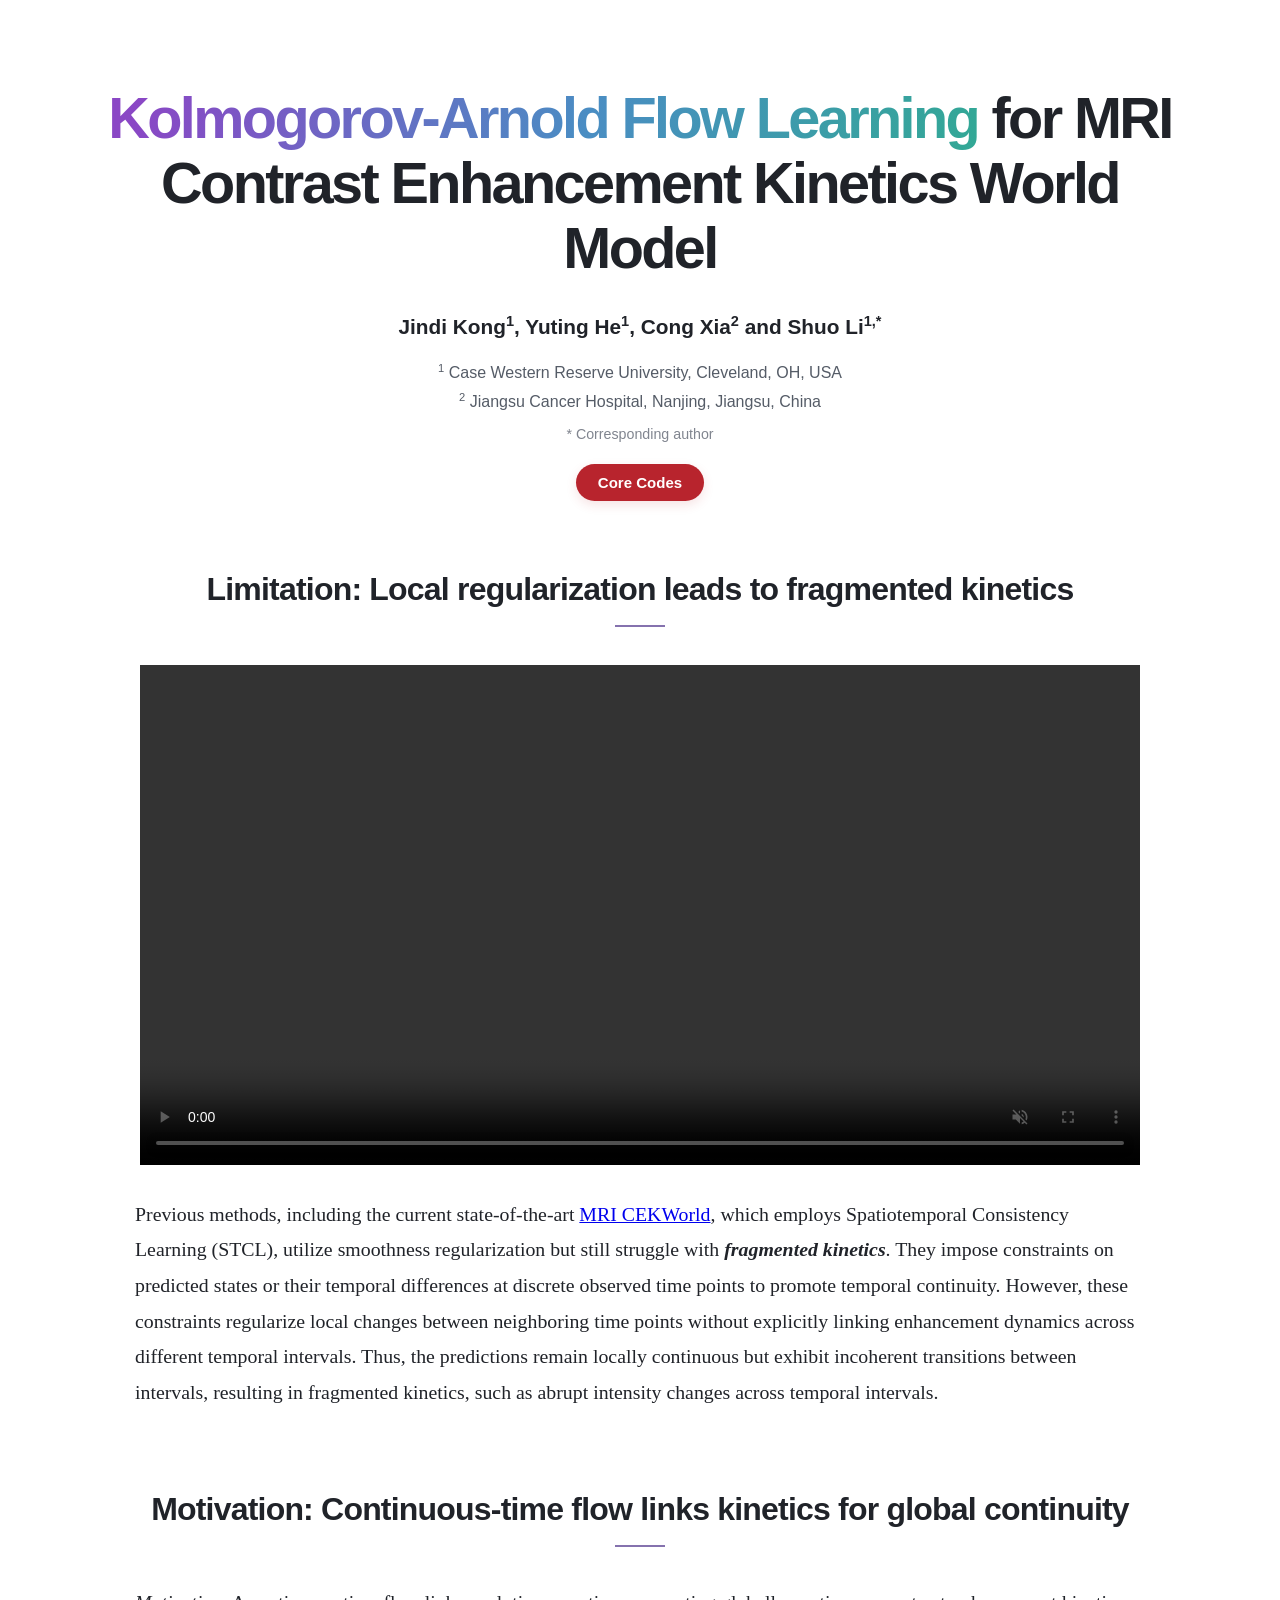
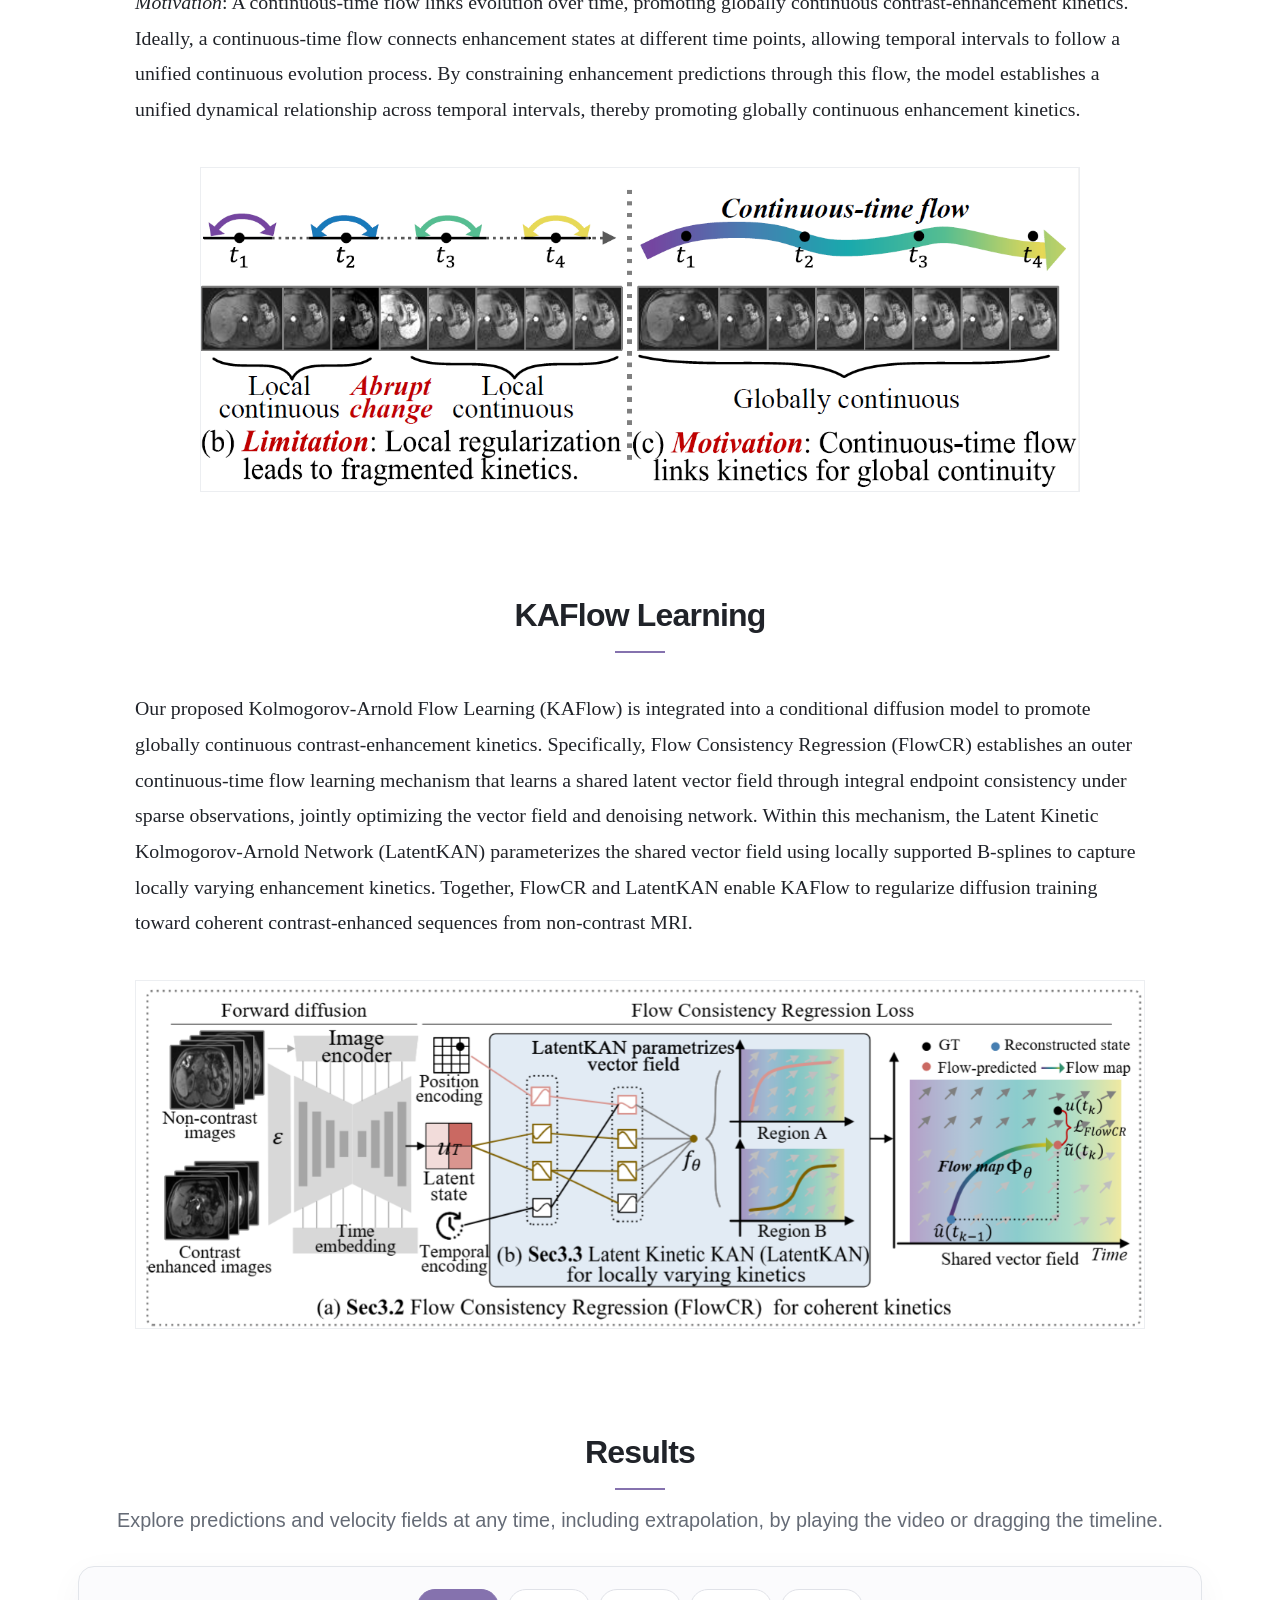
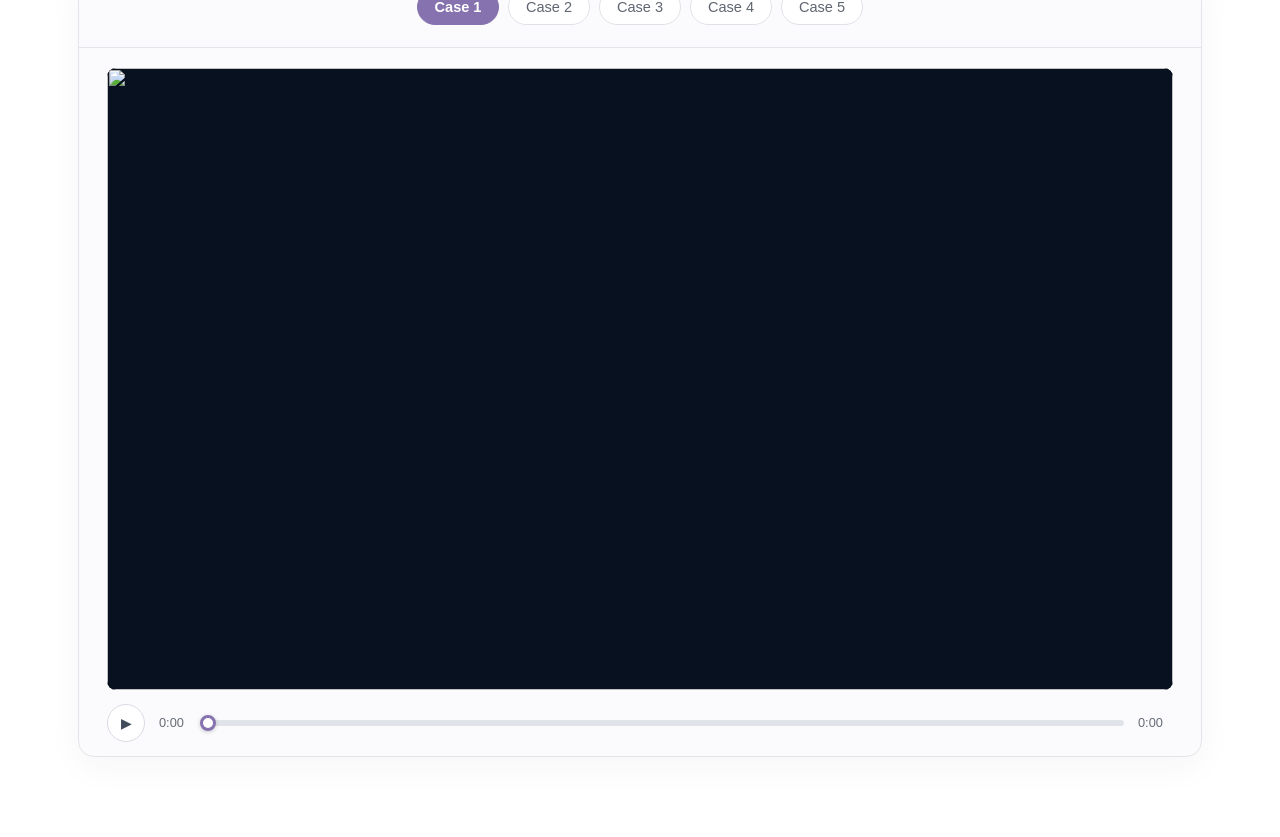
==== commit fd007984: "Reduce motivation figure width" ====
--- a/index.html
+++ b/index.html
@@ -7,7 +7,7 @@
   <meta name="robots" content="noindex, nofollow, noarchive">
   <meta name="description" content="Kolmogorov-Arnold Flow Learning for MRI Contrast Enhancement Kinetics World Model.">
   <title>Kolmogorov-Arnold Flow Learning for MRI Contrast Enhancement Kinetics World Model</title>
-  <link rel="stylesheet" href="styles-scrub10.css?v=core-codes-page-1103">
+  <link rel="stylesheet" href="styles-scrub10.css?v=motivation-figure-880">
 </head>
 <body>
   <main>
--- a/styles-scrub10.css
+++ b/styles-scrub10.css
@@ -68,7 +68,8 @@
 
 .ideas-section, .method-section { padding-bottom: 105px; }
 .motivation, .method-text { max-width: 1010px; margin: 0 auto 39px; font-family: Georgia, 'Times New Roman', serif; font-size: clamp(1.05rem, 1.55vw, 1.25rem); line-height: 1.8; }
-.figure-one, .method-figure { max-width: 1010px; margin: 0 auto; }
+.figure-one { max-width: 880px; margin: 0 auto; }
+.method-figure { max-width: 1010px; margin: 0 auto; }
 .figure-one img, .method-figure img { display: block; width: 100%; height: auto; border: 1px solid #eceef1; }
 .figure-one figcaption { margin-top: 11px; text-align: center; color: var(--muted); font-size: .85rem; }
 
